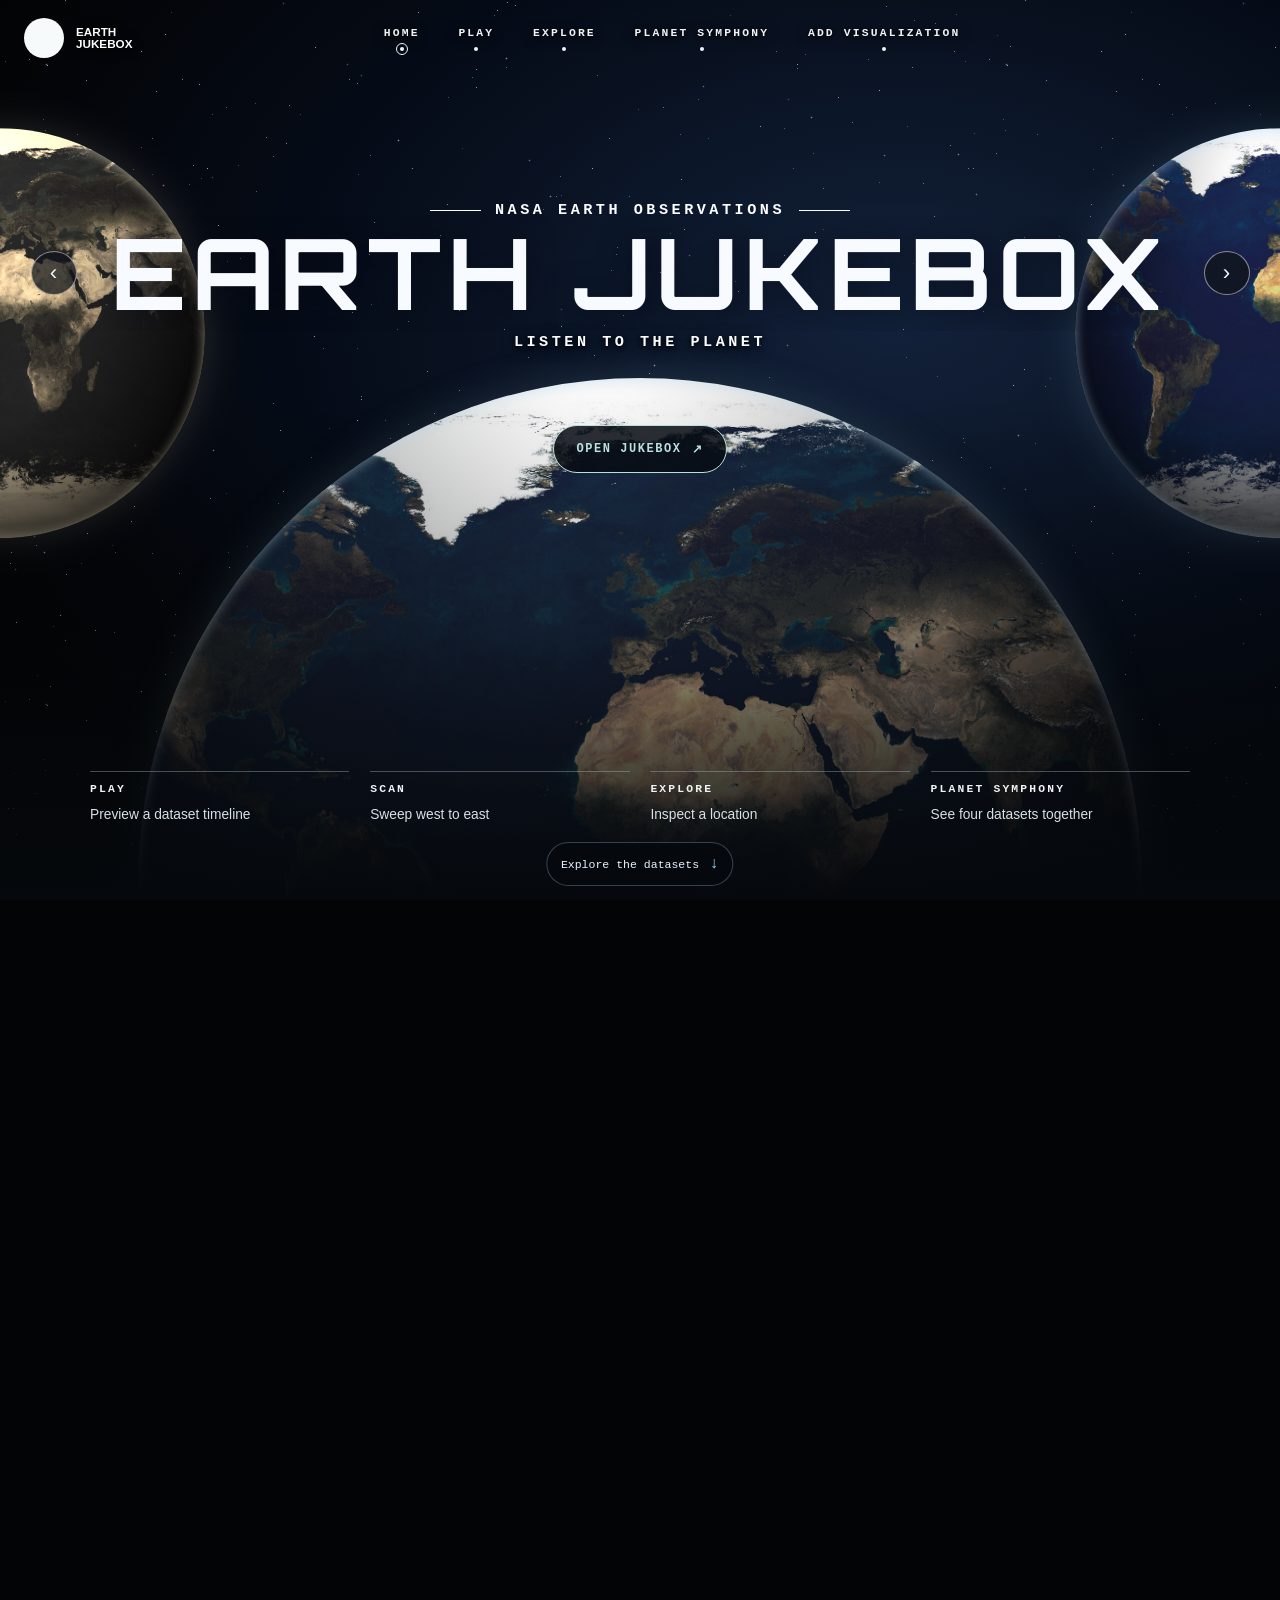
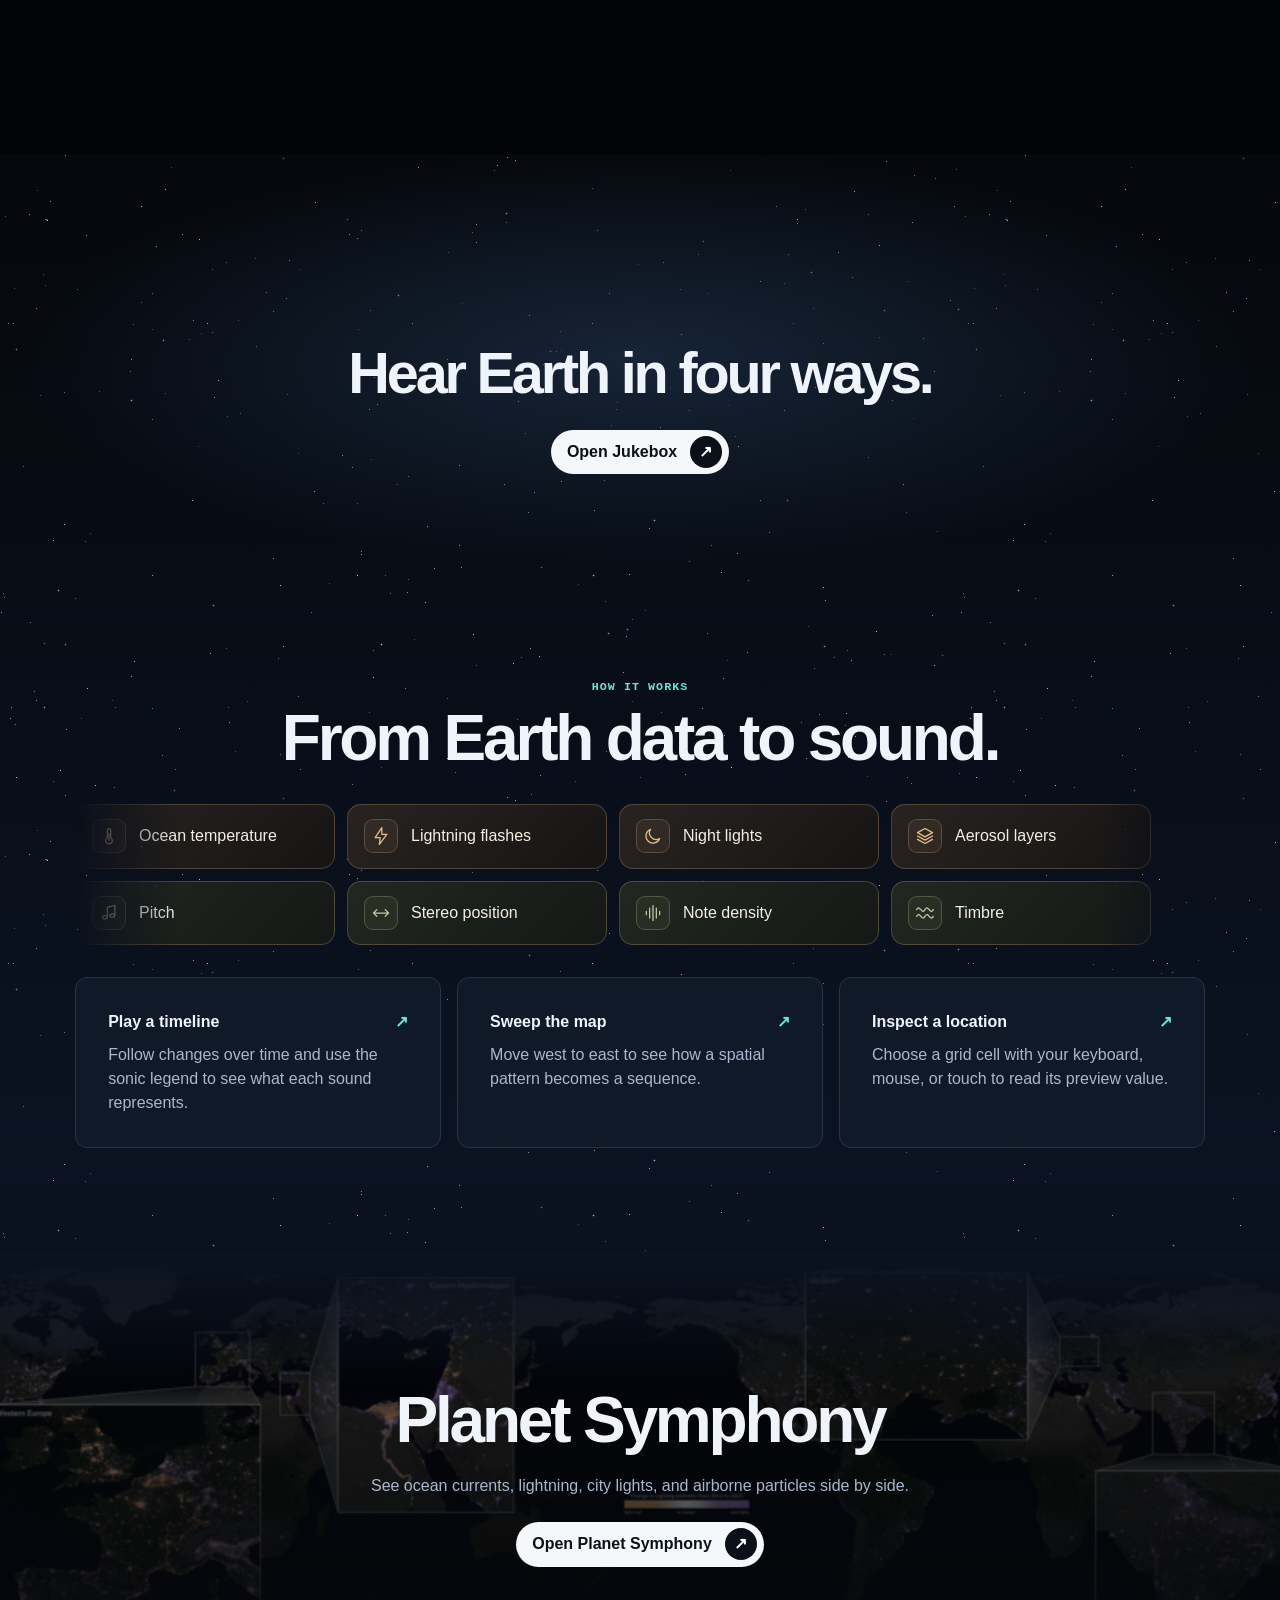
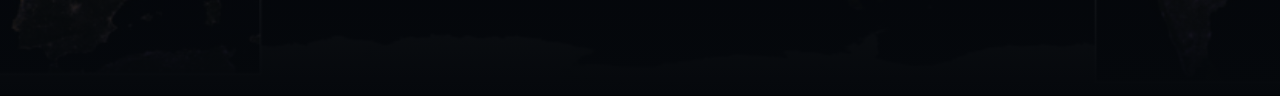
==== index.html @ abf856fb "merged and UI changes" ====
<!doctype html>
<html lang="en">
<head>
  <meta charset="utf-8">
  <meta name="viewport" content="width=device-width, initial-scale=1">
  <title>Earth Jukebox</title>
  <meta name="description" content="Explore NASA Earth visualizations through sound.">
  <link rel="preconnect" href="https://fonts.googleapis.com">
  <link rel="preconnect" href="https://fonts.gstatic.com" crossorigin>
  <link rel="stylesheet" href="https://fonts.googleapis.com/css2?family=Orbitron:wght@700&amp;display=swap">
  <link rel="stylesheet" href="css/style.css">
  <script type="module" src="js/main.js"></script>
</head>
<body class="home-active">
  <a class="skip" href="#main">Skip to content</a>
  <header class="shell header">
    <a class="brand" href="#home"><span class="brand-icon" aria-hidden="true"></span><span>EARTH<br>JUKEBOX</span></a>
    <nav id="site-navigation" aria-label="Studio views">
      <a href="#home" aria-current="page">Home</a>
      <a href="#play">Play</a>
      <a href="#explore">Explore</a>
      <a href="#symphony">Planet Symphony</a>
      <a href="add.html">Add visualization</a>
    </nav>
    <button id="menu-toggle" aria-controls="site-navigation" aria-expanded="false" aria-label="Toggle navigation">☰</button>
  </header>
  <main id="main" class="shell" tabindex="-1">
<section id="home" class="flight" aria-labelledby="hero-title">
  <div class="landing">
  <div class="starfield" aria-hidden="true"></div>
  <div class="planet planet-main" aria-hidden="true"></div>
  <div class="planet planet-left" aria-hidden="true"></div>
  <div class="planet planet-right" aria-hidden="true"></div>
  <div id="orbit-scene" aria-hidden="true"></div>
  <div class="flight-light" aria-hidden="true"></div>
  <div class="hero-copy">
    <p class="hero-kicker">NASA EARTH OBSERVATIONS</p>
    <div class="hero-heading">
      <button class="orbit-arrow" id="previous-feature" aria-label="Previous feature">‹</button>
      <h1 id="hero-title" class="hero-title"><span>EARTH</span> <span>JUKEBOX</span></h1>
      <button class="orbit-arrow" id="next-feature" aria-label="Next feature">›</button>
    </div>
    <p id="hero-subtitle">Listen to the planet</p>
    <a id="hero-action" class="hero-action" href="#play">Open Jukebox <span aria-hidden="true">↗</span></a>
  </div>
  <nav class="hero-features" aria-label="Explore Earth Jukebox">
    <a href="#play"><strong>Play</strong><span>Preview a dataset timeline</span></a>
    <a href="#scan"><strong>Scan</strong><span>Sweep west to east</span></a>
    <a href="#explore"><strong>Explore</strong><span>Inspect a location</span></a>
    <a href="#symphony"><strong>Planet Symphony</strong><span>See four datasets together</span></a>
  </nav>
  <a class="flight-cue" href="#dataset-showcase">Explore the datasets <span aria-hidden="true">↓</span></a>
  <div class="flight-progress" aria-hidden="true"></div>
  </div>
</section>

    <div id="home-details">
    <section id="dataset-showcase" class="showcase" aria-labelledby="showcase-title">
      <ul id="showcase-cards" class="showcase-cards" aria-label="NASA datasets"></ul>
      <h2 id="showcase-title" tabindex="-1">Hear Earth in four ways.</h2>
      <a class="showcase-action" href="#play">Open Jukebox <span aria-hidden="true">↗</span></a>
    </section>

    <section class="shell home-process" aria-labelledby="process-title">
      <p class="eyebrow">How it works</p>
      <h2 id="process-title">From Earth data to sound.</h2>
      <div class="sound-marquee" aria-hidden="true">
        <div class="sound-track"><div class="sound-group">
          <span><svg viewBox="0 0 24 24" aria-hidden="true"><path d="M10 14V5a2 2 0 0 1 4 0v9a4 4 0 1 1-4 0ZM12 9v8"/></svg> Ocean temperature</span><span><svg viewBox="0 0 24 24" aria-hidden="true"><path d="m13 2-8 12h6l-1 8 9-12h-6z"/></svg> Lightning flashes</span><span><svg viewBox="0 0 24 24" aria-hidden="true"><path d="M20 15A8 8 0 0 1 9 4a8.5 8.5 0 1 0 11 11Z"/></svg> Night lights</span><span><svg viewBox="0 0 24 24" aria-hidden="true"><path d="m3 8 9-5 9 5-9 5zM3 12l9 5 9-5M3 16l9 5 9-5"/></svg> Aerosol layers</span>
        </div></div>
        <div class="sound-track"><div class="sound-group">
          <span><svg viewBox="0 0 24 24" aria-hidden="true"><path d="M10 17V5l9-2v12M10 17a3 2 0 1 1-6 0 3 2 0 0 1 6 0ZM19 15a3 2 0 1 1-6 0 3 2 0 0 1 6 0Z"/></svg> Pitch</span><span><svg viewBox="0 0 24 24" aria-hidden="true"><path d="M3 12h18M7 8l-4 4 4 4m10-8 4 4-4 4"/></svg> Stereo position</span><span><svg viewBox="0 0 24 24" aria-hidden="true"><path d="M4 14v-4m4 8V6m4 15V3m4 15V6m4 8v-4"/></svg> Note density</span><span><svg viewBox="0 0 24 24" aria-hidden="true"><path d="M2 8c4-7 6 7 10 0s6 7 10 0M2 16c4-7 6 7 10 0s6 7 10 0"/></svg> Timbre</span>
        </div></div>
      </div>
      <div class="home-steps">
        <a href="#play"><strong>Play a timeline <span aria-hidden="true">↗</span></strong><p>Follow changes over time and use the sonic legend to see what each sound represents.</p></a>
        <a href="#scan"><strong>Sweep the map <span aria-hidden="true">↗</span></strong><p>Move west to east to see how a spatial pattern becomes a sequence.</p></a>
        <a href="#explore"><strong>Inspect a location <span aria-hidden="true">↗</span></strong><p>Choose a grid cell with your keyboard, mouse, or touch to read its preview value.</p></a>
      </div>
    </section>
    <section class="home-symphony" aria-labelledby="home-symphony-title">
      <div class="shell">
        <h2 id="home-symphony-title">Planet Symphony</h2>
        <p>See ocean currents, lightning, city lights, and airborne particles side by side.</p>
        <a class="showcase-action" href="#symphony">Open Planet Symphony <span aria-hidden="true">↗</span></a>
      </div>
    </section>
    </div>
    <section id="explore-console" hidden aria-labelledby="explore-title">
      <div class="explore-map">
        <div id="explore-globe"></div>
        <div class="explore-toolbar">
          <h2 id="explore-title">Explore by location</h2>
          <label>Dataset <select id="explore-dataset"></select></label>
        </div>
        <div class="explore-zoom" aria-label="Map zoom">
          <button type="button" data-globe-zoom="in" aria-label="Zoom in">+</button>
          <button type="button" data-globe-zoom="out" aria-label="Zoom out">−</button>
          <button type="button" data-globe-zoom="reset">Reset</button>
        </div>
        <p id="explore-map-status">Drag to rotate · Scroll to zoom · Select a point to hear it</p>
      </div>
      <div class="explore-metrics">
        <div><span>Valid cells</span><strong id="explore-count">—</strong></div>
        <div><span>Mean</span><strong id="explore-mean">—</strong></div>
        <div><span>Maximum</span><strong id="explore-max">—</strong></div>
        <div><span>Frame</span><strong id="explore-time">—</strong></div>
      </div>
      <div class="explore-panels">
        <section><h3>Marked locations</h3><div id="explore-pins"></div></section>
        <section><h3>Selected location</h3><p id="explore-selection">Choose a point on the globe or from the list.</p></section>
      </div>
    </section>
    <div id="jukebox" class="layout" hidden>
      <section class="play-summary" aria-labelledby="play-summary-title" hidden>
        <div class="play-heading">
        <p class="eyebrow">Earth observation · Play</p>
        <h2 id="play-summary-title">Earth visualization</h2>
        <p id="play-summary-dates" class="eyebrow"></p>
        <button id="dataset-notes" aria-haspopup="dialog" disabled>Dataset details ↗</button>
        </div>
        <p id="play-summary-description"></p>
      </section>
      <nav class="panel library" aria-labelledby="library-heading">
        <h3 id="library-heading">Dataset library</h3>
        <ul id="datasets" class="datasets"><li>Loading datasets…</li></ul>
      </nav>
      <section class="panel player" aria-labelledby="dataset-title">
        <div class="player-heading">
          <p id="dataset-dates" class="eyebrow"></p>
          <h3 id="dataset-title">Earth visualization</h3>
        </div>
        <div id="stage" class="stage">
          <video id="video" muted playsinline preload="metadata" aria-hidden="true"></video>
          <canvas id="overlay" class="overlay" width="1280" height="720" aria-label="Explore visualization"></canvas>
          <p id="player-message" class="player-message" role="status" hidden></p>
          <p class="eyes-message" aria-hidden="true">Eyes-closed mode. Press E to show the map.</p>
        </div>
        <p id="instruction" class="instruction"></p>
        <div id="player-controls" class="controls" role="group" aria-label="Dataset playback">
          <div class="transport"><button id="play-btn" class="primary" type="button">Play</button>
            <label class="timeline"><span>Timeline</span> <input id="scrub" type="range" min="0" max="100" step="0.1" value="0"></label>
            <output id="time"></output>
          </div>
          <div class="volume"><button id="mute-btn" type="button" aria-pressed="false">Mute</button>
            <label><span>Volume</span> <input id="volume" type="range" min="-40" max="0" value="-8"></label>
          </div>
          <button id="eyes-btn" type="button" aria-pressed="false">Eyes closed</button>
          <button id="record-btn" type="button" aria-pressed="false">Record track</button>
          <button id="share-btn" type="button">Copy link</button>
        </div>
        <div class="modes" role="group" aria-label="Exploration mode">
          <button data-mode="play" aria-pressed="true">Play</button>
          <button data-mode="scan" aria-pressed="false">Scan</button>
        </div>
      </section>
      <aside class="details" aria-label="Dataset information">
        <section class="panel info"><h3>About this dataset</h3><p id="description"></p></section>
        <section id="readout" class="panel info readout" aria-label="Dataset readout"><h3 id="readout-heading">Live readout</h3><div id="readout-value"></div></section>
        <section class="panel info">
          <h3>Sonic legend</h3><div id="legend-scale" hidden><div class="legend-gradient"></div><div class="legend-endpoints"><span>Colder water<br>(lower pitch)</span><span>Warmer water<br>(higher pitch)</span></div></div><ul id="legend"></ul>
          <button id="legend-button">▷ Play legend</button>
          <label class="legend-first"><input id="legend-first" type="checkbox" checked> Hear the legend before playback</label>
        </section>
        <section class="panel info">
          <h3>How we mapped it</h3><p id="mapping"></p>
          <a id="source">NASA visualization ↗</a>
        </section>
      </aside>
    </div>
    <section id="symphony" hidden aria-labelledby="symphony-title">
      <div class="symphony-heading">
        <div><p class="eyebrow">Earth observation · Mix</p><h2 id="symphony-title">Planet Symphony</h2></div>
        <a href="#play">← Back to Jukebox</a>
      </div>
      <div id="tiles" class="tiles"></div>
      <div id="symphony-controls" class="panel controls"></div>
    </section>
  </main>
  <footer class="shell footer"><span>NASA Space Apps Challenge 2026</span><a href="https://svs.gsfc.nasa.gov/">NASA Scientific Visualization Studio ↗</a></footer>
  <dialog id="play-dialog" aria-labelledby="play-dialog-title">
    <div class="dialog-heading">
      <h2 id="play-dialog-title"></h2>
      <form method="dialog"><button autofocus aria-label="Close dialog">×</button></form>
    </div>
    <div id="play-dialog-content"></div>
  </dialog>
  <div id="live" role="status" class="sr-only"></div>
</body>
</html>
---- css/style.css ----
:root {
  color-scheme: dark;
  --background: #090e18;
  --panel: #101827;
  --border: #263348;
  --text: #eff4fb;
  --muted: #a9b8ce;
  --accent: #69e5d4;
  --mono: "IBM Plex Mono", "Consolas", monospace;
}
* { box-sizing: border-box; }
[hidden] { display: none !important; }
body { margin: 0; background: radial-gradient(ellipse at 60% 0, #142339, transparent 650px), var(--background); color: var(--text); font: 16px/1.5 Inter, "Segoe UI", sans-serif; }
h1, h2, h3, h4, p { margin: 0; }
a { color: var(--accent); text-underline-offset: .2em; }
button { min-height: 44px; border: 1px solid var(--border); border-radius: 7px; padding: .5rem .85rem; background: #162236; color: var(--text); font: inherit; cursor: pointer; }
button:hover { background: #21314a; }
:focus-visible { outline: 3px solid #ffe396; outline-offset: 3px; }
.sr-only, .skip:not(:focus) { position: absolute; width: 1px; height: 1px; overflow: hidden; clip-path: inset(50%); white-space: nowrap; }
.skip:focus { position: absolute; z-index: 2; top: .5rem; left: .5rem; padding: .75rem; background: var(--panel); }
.shell { width: min(1536px, 100% - 3rem); margin-inline: auto; }
.header, .footer { display: flex; justify-content: space-between; align-items: center; flex-wrap: wrap; gap: .75rem; padding-block: 1rem; }
.header { border-bottom: 1px solid var(--border); }
.header nav, .brand { display: flex; align-items: center; gap: .5rem; }
.brand { gap: .75rem; }
.brand-icon { display: grid; place-items: center; width: 38px; height: 38px; color: var(--accent); border: 1px solid var(--border); background: var(--panel); border-radius: 50%; }
.brand h1 { font-size: 1.15rem; letter-spacing: -.025em; }
.header button { background: transparent; border-color: transparent; }
.header button[aria-current] { background: var(--panel); border-color: var(--border); box-shadow: inset 0 -2px var(--accent); }
.intro { padding-block: clamp(1.7rem, 4vw, 3.6rem) 1.8rem; }
.eyebrow { color: var(--accent); font: 600 .73rem/1.5 var(--mono); letter-spacing: .09em; text-transform: uppercase; }
.intro h2 { font-size: clamp(2.2rem, 6vw, 4.2rem); line-height: 1.06; letter-spacing: -.07em; margin-block: .35rem .5rem; }
.intro > p:last-child, .footer { color: var(--muted); }
.layout { display: grid; grid-template-columns: minmax(185px, .95fr) minmax(0, 2.9fr) minmax(220px, 1.05fr); align-items: start; gap: 1rem; }
.panel { min-width: 0; background: var(--panel); border: 1px solid var(--border); border-radius: 12px; }
.library, .player, .info { padding: 1rem; }
.library h3 { font-size: .95rem; margin-bottom: .9rem; }
.datasets { display: grid; list-style: none; margin: 0; padding: 0; gap: .5rem; }
.datasets button { display: flex; gap: .6rem; width: 100%; text-align: left; padding: .7rem; background: #0c1422; }
.datasets button:hover { background: #18253a; }
.datasets button[aria-current="true"] { border-color: var(--track); box-shadow: inset 3px 0 var(--track); background: #18263a; }
.track-copy { display: grid; gap: .28rem; }
.track-copy strong { font-size: .9rem; line-height: 1.3; }
.track-copy small { color: var(--track); font: .7rem var(--mono); }
.track-copy > span { color: var(--muted); font-size: .75rem; line-height: 1.4; }
.track-dot { flex: none; width: .48rem; height: .48rem; margin-top: .32rem; border: 1px solid var(--track); border-radius: 50%; }
[aria-current="true"] .track-dot { background: var(--track); }
.player-heading { margin-bottom: .85rem; }
.player-heading h3 { margin-top: .2rem; font-size: clamp(1.3rem, 2.3vw, 2.05rem); line-height: 1.16; letter-spacing: -.04em; }
.stage { position: relative; display: grid; aspect-ratio: 16 / 9; overflow: hidden; border-radius: 8px; border: 1px solid var(--border); background: repeating-linear-gradient(90deg, transparent 0 9.8%, #26334855 10%), repeating-linear-gradient(0deg, #0b142326 0 9.8%, #26334855 10%), #080f1b; }
.stage > video, .stage > .media, .media img, .media video { position: absolute; inset: 0; width: 100%; height: 100%; }
.stage > video, .media img, .media video { object-fit: contain; background: #060911; }
.media-state { position: absolute; top: .65rem; left: .65rem; padding: .35rem .55rem; border: 1px solid #617187; border-radius: 5px; background: #09121ef2; font: .72rem var(--mono); }
.exploring { cursor: crosshair; }
.scan-line, .cursor { position: absolute; pointer-events: none; z-index: 1; }
.scan-line { inset-block: 0; left: 0; width: 2px; background: var(--accent); box-shadow: 0 0 14px 3px var(--accent); }
.cursor { width: max(18px, 3.125%); height: max(18px, 6.25%); transform: translate(-50%, -50%); border: 2px solid white; box-shadow: 0 0 0 2px #080f1b; }
.cursor.hotspot { border: 3px double #ffe396; background: #ffe39640; }
.instruction { padding-block: .7rem; color: var(--muted); font-size: .85rem; }
.controls { display: flex; align-items: center; flex-wrap: wrap; gap: .8rem 1rem; }
.transport, .volume { display: flex; align-items: center; gap: .65rem; flex-wrap: wrap; }
.transport { flex: 1 1 300px; }
.timeline { flex: 1 1 95px; display: grid; }
.controls label { color: var(--muted); font-size: .75rem; }
.controls input { width: 100%; min-height: 28px; margin: 0; accent-color: var(--accent); }
.volume label { display: flex; align-items: center; gap: .5rem; }
.volume input { width: 75px; }
.controls output { font: .72rem var(--mono); color: var(--muted); white-space: nowrap; }
.primary { background: var(--accent); color: #0a1320; border-color: var(--accent); font-weight: 700; }
.primary:hover { background: var(--text); }
.modes { display: flex; gap: .4rem; margin-top: .85rem; padding-top: .85rem; border-top: 1px solid var(--border); }
.modes button { flex: 1; }
.modes button[aria-pressed="true"] { border-color: var(--accent); box-shadow: inset 0 -2px var(--accent); color: var(--accent); }
.details { display: grid; gap: .65rem; }
.info h3 { margin-bottom: .35rem; font-size: .93rem; }
.info p, .info li, .info a { font-size: .85rem; }
.info p:not(.eyebrow), .info li { color: var(--muted); }
.info ul { display: grid; gap: .45rem; list-style: none; padding: 0; margin: .55rem 0 .8rem; }
.info li { padding-left: .65rem; border-left: 2px solid var(--accent); }
.info li strong { display: block; color: var(--text); }
.info a { display: inline-block; margin-top: .55rem; }
.info button { font-size: .8rem; }
#legend-preview { margin-top: .5rem; }
.readout { background: #131f30; }
.readout .eyebrow { font-size: .66rem; }
.measurement { display: block; margin-block: .23rem; font: 600 clamp(1.2rem, 2vw, 1.75rem) var(--mono); overflow-wrap: anywhere; }
.footer { border-top: 1px solid var(--border); margin-top: 2rem; font-size: .8rem; }
.symphony-heading { display: flex; align-items: center; justify-content: space-between; gap: .6rem; flex-wrap: wrap; margin-bottom: .8rem; }
.symphony-heading h3 { font-size: 1.5rem; }
.tiles { display: grid; grid-template-columns: repeat(2, minmax(0, 1fr)); gap: 1rem; }
.tile { padding: .7rem; border-bottom: 2px solid var(--track); }
.tile-copy { padding: .5rem .25rem .2rem; }
.tile-copy p { color: var(--track); font-size: .8rem; }
#symphony-controls { margin-top: 1rem; padding: 1rem; }
@media (max-width: 1000px) {
  .layout { grid-template-columns: minmax(0, 2fr) minmax(225px, 1fr); }
  .library { grid-column: 1 / -1; }
  .datasets { grid-template-columns: repeat(4, minmax(0, 1fr)); }
  .datasets button { height: 100%; }
}
@media (max-width: 720px) {
  .shell { width: calc(100% - 1.5rem); }
  .layout, .tiles { grid-template-columns: minmax(0, 1fr); }
  .datasets { grid-template-columns: repeat(2, minmax(0, 1fr)); }
  .stage:not(:has(> #overlay)) { min-height: 200px; }
  .details .readout { order: -1; }
}
@media (prefers-reduced-motion: reduce) {
  *, *::before, *::after { animation: none !important; transition: none !important; }
}

/* Landing and shared navigation */
.header { position: relative; z-index: 3; min-height: 76px; }
.header .brand { text-decoration: none; color: #fff; font: 800 .73rem/1.04 "Segoe UI", sans-serif; }
.header .brand-icon { width: 40px; height: 40px; background: #f7fafb; border: 0; }
.header nav { gap: clamp(.35rem, 2.4vw, 2.1rem); }
.header nav a, .hero-features strong { color: #f0f2f5; text-decoration: none; text-transform: uppercase; font: 600 .71rem/1.35 var(--mono); letter-spacing: .19em; }
.header nav a:hover { color: var(--accent); }
.header nav a { display: grid; justify-items: center; gap: .4rem; padding: .55rem .25rem; }
.header nav a::after { content: ""; width: 4px; height: 4px; border-radius: 50%; background: currentColor; }
.header nav a[aria-current]::after { outline: 1px solid currentColor; outline-offset: 3px; }
#menu-toggle { background: transparent; border: 0; font-size: 1.2rem; }
.home-active { background: #030405; }
.home-active .header {
  position: absolute;
  inset: 0 0 auto;
  background: transparent;
  border: 0;
  text-shadow: 0 1px 5px #000, 0 2px 12px #000;
}
.home-active .landing { min-height: max(610px, 100svh); }
.home-active .hero-copy { padding-top: calc(clamp(6.5rem, 18vh, 13rem) + 38px); }
.home-active #main { width: 100%; }
.home-active .footer { display: none; }
.landing { --orbit-accent: #b9e0dc; position: relative; display: grid; isolation: isolate; overflow: hidden; min-height: max(600px, calc(100svh - 76px)); align-content: start; }
.starfield, #orbit-scene { position: absolute; inset: 0; pointer-events: none; }
.starfield { z-index: -4; opacity: .5; background-image: radial-gradient(circle at 32% 23%, #b7cbd9 0 1px, transparent 1.5px), radial-gradient(circle at 66% 70%, #788b9f 0 .7px, transparent 1.4px), radial-gradient(circle at 82% 39%, #fff 0 .7px, transparent 1.2px); background-size: 197px 229px, 273px 173px, 387px 337px; mask-image: linear-gradient(transparent, #000 25%, #000); }
#orbit-scene { z-index: -2; }
#orbit-scene canvas { display: block; width: 100%; height: 100%; }
.landing::after { content: ""; position: absolute; z-index: -1; inset: 0; background: linear-gradient(transparent 44%, #03040542 66%, #05080c 100%); pointer-events: none; }
.planet { position: absolute; z-index: -3; border-radius: 50%; aspect-ratio: 1; pointer-events: none; background: radial-gradient(ellipse at 46% 17%, transparent 10%, #05090d48 45%, #020305 85%), url("../media/earth.jpg") 48% 38% / 165% 100%; box-shadow: inset 0 2px 12px #c1dfef88, 0 0 42px #779baa36; }
.landing:has(#orbit-scene.rendering) .planet { visibility: hidden; }
.planet-main { width: min(calc(74vw + 56px), 1240px); left: 50%; top: 42%; transform: translateX(-50%); }
.planet-left, .planet-right { width: min(32vw, 468px); top: 37%; transform: translateY(-50%); }
.planet-left { right: 84%; filter: sepia(.72); }
.planet-right { left: 84%; filter: saturate(1.45) hue-rotate(9deg); }
.hero-copy { text-align: center; padding: clamp(6.5rem, 18vh, 13rem) 1rem 8rem; }
.hero-kicker, #hero-subtitle { color: #fbfcff; text-transform: uppercase; letter-spacing: .23em; font: 600 clamp(.68rem, 1.6vw, .95rem)/1.4 var(--mono); }
.hero-kicker { display: flex; align-items: center; justify-content: center; gap: .85rem; }
.hero-kicker::before, .hero-kicker::after { content: ""; width: clamp(15px, 4vw, 68px); height: 1px; background: currentColor; }
.hero-heading { display: flex; justify-content: center; align-items: center; gap: clamp(.45rem, 2.7vw, 2.5rem); margin: .25rem 0; }
.hero-title {
  min-width: 0;
  color: #f7faff;
  font: 700 clamp(2rem, 7.7vw, 9rem)/.97 Orbitron, system-ui, sans-serif;
  letter-spacing: .06em;
  text-wrap: balance;
  text-shadow: 0 4px 30px #080b17aa;
}
.orbit-arrow { flex: none; display: grid; place-items: center; width: clamp(36px, 4vw, 46px); min-height: 44px; padding: 0; border-radius: 50%; font-size: 1.4rem; border-color: #ffffff80; background: #10151ac0; }
#hero-subtitle { margin-top: .7rem; text-shadow: 0 2px 15px #000, 0 2px 4px #000; }
.hero-action { display: inline-flex; min-height: 48px; align-items: center; gap: .65rem; margin-top: clamp(2.5rem, 8vh, 5.8rem); padding: .65rem 1.4rem; border-radius: 40px; border: 1px solid var(--orbit-accent); background: #080c13d9; color: var(--orbit-accent); text-decoration: none; text-transform: uppercase; font: 600 .75rem var(--mono); letter-spacing: .13em; transition: background .2s, color .2s; }
.hero-action:hover { background: var(--orbit-accent); color: #080c13; }
.hero-features { display: grid; grid-template-columns: repeat(4, minmax(0, 1fr)); gap: 1.3rem; width: min(1100px, 100% - 3rem); margin: auto auto 4rem; align-self: end; }
.hero-features a { display: grid; gap: .45rem; padding: .65rem 0; text-decoration: none; color: #d7e0e7; font-size: .86rem; border-top: 1px solid #aabac263; }
.hero-features a:hover strong { color: var(--orbit-accent); }
@media (min-width: 761px) {
  #menu-toggle { visibility: hidden; }
  .landing { grid-template-rows: 1fr auto; }
}
@media (max-width: 760px) {
  .header nav { display: none; }
  #site-navigation:has(+ #menu-toggle[aria-expanded="true"]) { display: grid; position: absolute; top: 100%; right: 0; padding: .75rem 1rem; background: transparent; }
  .landing { grid-template-rows: 1fr auto; min-height: max(610px, calc(100svh - 76px)); }
  .hero-copy { padding-bottom: 4rem; }
  .hero-features { grid-template-columns: repeat(2, minmax(0, 1fr)); gap: .55rem 1rem; }
  .hero-heading { gap: .5rem; }
}

/* Dataset cards below the home hero */
.showcase {
  padding: clamp(4rem, 9vw, 8rem) 1.25rem clamp(4rem, 8vw, 7rem);
  text-align: center;
  background: radial-gradient(ellipse at 50% 62%, #162538, transparent 69%), #05080c;
}
.showcase-cards {
  --card-size: clamp(130px, 21vw, 255px);
  display: flex;
  justify-content: center;
  align-items: end;
  list-style: none;
  padding: 1.5rem 0 2rem;
  margin: 0 auto 1rem;
}
.showcase-cards li { width: var(--card-size); flex: none; position: relative; }
.showcase-cards li + li { margin-left: calc(var(--card-size) * -.15); }
.showcase-cards li:nth-child(1) { --tilt: -15deg; --drop: 22px; }
.showcase-cards li:nth-child(2) { --tilt: -6deg; --drop: 0px; z-index: 1; }
.showcase-cards li:nth-child(3) { --tilt: 6deg; --drop: 0px; z-index: 1; }
.showcase-cards li:nth-child(4) { --tilt: 15deg; --drop: 22px; }
.showcase-cards a {
  position: relative;
  display: grid;
  align-items: end;
  aspect-ratio: 1;
  overflow: hidden;
  border-radius: clamp(12px, 2vw, 23px);
  border: 1px solid var(--card-accent);
  background: #122235;
  color: white;
  text-decoration: none;
  text-align: left;
  transform: translateY(var(--drop, 0px)) rotate(var(--tilt, 0deg));
  transition: transform .32s ease, box-shadow .32s ease;
  box-shadow: 0 12px 32px #0009;
}
.showcase-cards img { position: absolute; inset: 0; width: 100%; height: 100%; object-fit: cover; }
.showcase-cards strong {
  z-index: 1;
  padding: 2.25rem .85rem .85rem;
  background: linear-gradient(transparent, #060910 82%);
  font-size: clamp(.78rem, 1.4vw, 1rem);
  line-height: 1.2;
}
.showcase-cards li:is(:hover, :focus-within) { z-index: 2; }
.showcase-cards a:is(:hover, :focus-visible) { transform: translateY(-10px); box-shadow: 0 12px 34px #000c; }
.showcase h2 { font-size: clamp(2rem, 5vw, 3.6rem); letter-spacing: -.055em; line-height: 1.1; }
.showcase-action {
  display: inline-flex;
  align-items: center;
  gap: .8rem;
  margin-top: 1.5rem;
  padding: .4rem .45rem .4rem 1rem;
  border-radius: 99px;
  background: #f4f8fa;
  color: #0b1018;
  text-decoration: none;
  font-weight: 700;
}
.showcase-action span { display: grid; place-items: center; border-radius: 50%; width: 32px; height: 32px; color: white; background: #0b1018; }
@media (max-width: 580px) {
  .showcase-cards { display: grid; grid-template-columns: repeat(2, minmax(0, 1fr)); gap: .8rem; max-width: 360px; }
  .showcase-cards li { width: auto; }
  .showcase-cards li + li { margin: 0; }
  .showcase-cards a { transform: none; }
}

@media (prefers-reduced-motion: no-preference) {
  .landing .planet-main {
    transform-origin: 50% 3%;
    transform: translate(-50%, calc(var(--surface-progress, 0) * -32vh))
      scale(calc(1 + var(--surface-progress, 0) * 2));
    background-position: calc(48% + var(--surface-progress, 0) * 28%) 38%;
  }
  .landing .hero-copy {
    opacity: calc(1 - var(--surface-progress, 0) * .85);
    transform: translateY(calc(var(--surface-progress, 0) * 8vh));
  }
  .landing .hero-copy:focus-within { opacity: 1; }
}

.flight-cue {
  position: absolute;
  z-index: 1;
  bottom: .85rem;
  left: 50%;
  transform: translateX(-50%);
  display: inline-flex;
  align-items: center;
  gap: .65rem;
  min-height: 44px;
  padding: .45rem .85rem;
  border: 1px solid #8cbedb55;
  border-radius: 99px;
  background: #05080c;
  color: #e7f4ff;
  text-decoration: none;
  white-space: nowrap;
  font: .72rem var(--mono);
}
.flight-cue span { color: #8edaff; font-size: 1rem; }
.flight-cue:hover { border-color: #8edaff; }
.flight-light, .flight-progress { display: none; }
@media (prefers-reduced-motion: no-preference) {
  .flight { min-height: calc(max(610px, 100svh) + 95svh); }
  .flight .landing { position: sticky; top: 0; }
  .flight #orbit-scene, .flight .planet-main { opacity: calc(1 - var(--flight-exit, 0)); }
  .flight .planet-main {
    transform: translate(-50%, calc(var(--surface-progress, 0) * -89vh))
      scale(calc(1 + var(--surface-progress, 0) * 4));
    background-position: calc(48% + var(--surface-progress, 0) * 40%) 38%;
  }
  .flight .planet-left, .flight .planet-right { opacity: calc(1 - var(--flight-sides, 0)); }
  .flight .hero-copy, .flight .hero-features, .flight .flight-cue {
    opacity: calc(1 - var(--flight-copy, 0));
  }
  .flight :is(.hero-copy, .hero-features):focus-within, .flight .flight-cue:focus-visible { opacity: 1; }
  .flight .hero-copy { transform: translateY(calc(var(--flight-copy, 0) * -3rem)); }
  .flight .starfield { transform: scale(calc(1 + var(--surface-progress, 0) * .28)); }
  .flight-light {
    display: block;
    position: absolute;
    pointer-events: none;
    inset: 0;
    z-index: -1;
    opacity: calc(var(--flight-sides, 0) * (1 - var(--flight-exit, 0)) * .52);
    background: radial-gradient(ellipse at 15% 44%, #94d9ff70, transparent 55%),
      linear-gradient(180deg, transparent 55%, #05080c);
    mix-blend-mode: screen;
  }
  .flight-progress {
    display: block;
    position: absolute;
    inset: auto 0 0;
    height: 2px;
    background: linear-gradient(90deg, #49a6ed, #b4f0df);
    opacity: calc(1 - var(--flight-exit, 0));
    transform: scaleX(var(--surface-progress, 0));
    transform-origin: left;
  }
  .showcase-cards li { --arrival-stagger: .1; transform: translateY(calc((1 - var(--arrival, 1)) * (1 + var(--arrival-stagger)) * 4rem)); }
  .showcase-cards li:nth-child(2), .showcase-cards li:nth-child(4) { --arrival-stagger: .55; }
  .showcase-cards:focus-within li { transform: none; }
}

.flight .starfield {
  opacity: .85;
  mask-image: none;
  background: url("../media/starfield.png") center top / 960px 640px repeat,
    radial-gradient(ellipse at 70% 35%, #162845 0%, #070e1c 47%, #030405 80%);
}
#home-details {
  background: url("../media/starfield.png") center top / 960px 640px repeat,
    linear-gradient(#05080c, #0b1322 65%, #05080c);
}
#home-details .showcase {
  background: radial-gradient(ellipse at 50% 48%, #2339568c, transparent 68%);
}
.home-process { padding-block: clamp(3rem, 8vw, 7rem); }
.home-process h2, .home-symphony h2 {
  font-size: clamp(2rem, 5vw, 4rem);
  line-height: 1.05;
  letter-spacing: -.05em;
  margin-block: .5rem 1.25rem;
}
.home-steps { display: grid; grid-template-columns: repeat(3, minmax(0, 1fr)); gap: 1rem; }
.home-steps a {
  padding: clamp(1rem, 2.5vw, 2rem);
  border: 1px solid var(--border);
  border-radius: 12px;
  background: #101a29f5;
  color: var(--text);
  text-decoration: none;
  transition: border-color .2s, background .2s;
}
.home-steps a:hover { border-color: var(--accent); background: #17283d; }
.home-steps strong { display: flex; justify-content: space-between; gap: .65rem; }
.home-steps span { color: var(--accent); }
.home-steps p, .home-symphony p { color: var(--muted); margin-top: .55rem; }
.home-symphony {
  padding-block: clamp(4rem, 10vw, 9rem);
  text-align: center;
  background: linear-gradient(0deg, #05080c, #05080c80 70%, #0b1322),
    url("../media/nightlights.jpg") center / cover;
}
@media (max-width: 700px) {
  .home-steps { grid-template-columns: 1fr; }
}

.home-process {
  overflow: hidden;
  padding-inline: clamp(1rem, 4vw, 4rem);
}
.home-process > :is(h2, .eyebrow) { text-align: center; }
.sound-marquee {
  overflow: hidden;
  display: grid;
  gap: .75rem;
  margin: 2rem 0;
  mask-image: linear-gradient(90deg, transparent, #000 9% 91%, transparent);
}
.sound-track { display: flex; width: max-content; }
.sound-group { display: flex; gap: .75rem; padding-inline-end: .75rem; }
.sound-group span {
  display: flex;
  align-items: center;
  gap: .8rem;
  width: clamp(170px, 23vw, 260px);
  padding: .9rem 1rem;
  border: 1px solid #c9a77b48;
  border-radius: 14px;
  background: linear-gradient(135deg, #28231f, #161414);
  color: #f4eee5;
}
.sound-group svg {
  width: 34px;
  height: 34px;
  flex: none;
  padding: 6px;
  border: 1px solid #c9a77b48;
  border-radius: 9px;
  background: #ddb78912;
  fill: none;
  stroke: #e3bd8e;
  stroke-width: 1.5;
  stroke-linecap: round;
  stroke-linejoin: round;
}
.sound-track:nth-child(2) .sound-group span { background: linear-gradient(135deg, #222720, #151815); }
@media (prefers-reduced-motion: no-preference) {
  .sound-track { animation: sound-loop 27s linear infinite; }
  .sound-track:nth-child(2) { animation-direction: reverse; animation-duration: 34s; }
  .home-process:is(:hover, :focus-within) .sound-track { animation-play-state: paused; }
}
.sound-track:nth-child(2) svg { stroke: #c1cba5; border-color: #aab78450; background: #aab78412; }
@keyframes sound-loop { to { transform: translateX(-50%); } }
@media (prefers-reduced-motion: reduce) {
  .sound-marquee { mask-image: none; }
  .sound-track { width: 100%; }
  .sound-group { flex-wrap: wrap; padding: 0; }
  .sound-group span { width: auto; }
  .sound-group + .sound-group { display: none; }
}

/* Carry the landing page's visual language into the dataset player. */
.jukebox-active {
  min-height: 100svh;
  background:
    url("../media/starfield.png") center top / 960px 640px repeat,
    radial-gradient(ellipse at 70% 18%, #162845, transparent 62%),
    #030405;
}
.jukebox-active .header {
  border-color: transparent;
  background: transparent;
  text-shadow: 0 1px 5px #000, 0 2px 12px #000;
}
.jukebox-active .intro {
  text-align: center;
  padding-block: clamp(2.2rem, 6vw, 5rem) clamp(1.5rem, 4vw, 3rem);
}
.jukebox-active .intro .eyebrow {
  display: flex;
  align-items: center;
  justify-content: center;
  gap: .85rem;
  letter-spacing: .23em;
}
.jukebox-active .intro .eyebrow::before,
.jukebox-active .intro .eyebrow::after {
  content: "";
  width: clamp(15px, 4vw, 68px);
  height: 1px;
  background: currentColor;
}
.jukebox-active .intro h2 {
  color: #f7faff;
  font-size: clamp(2.35rem, 6.5vw, 6.2rem);
  font-weight: 900;
  text-transform: uppercase;
  text-wrap: balance;
  text-shadow: 0 4px 30px #080b17aa;
}
.jukebox-active .panel {
  background: linear-gradient(145deg, #101b2bf5, #080d16f5);
  border-color: #8cbedb38;
}
.jukebox-active .player {
  border-top-color: var(--accent);
  box-shadow: 0 -10px 48px -24px var(--accent), 0 16px 45px #0008;
}
.jukebox-active .primary {
  background: #080c13;
  color: var(--accent);
  border-radius: 99px;
}
.jukebox-active .primary:hover { background: var(--accent); color: #080c13; }

/* Play console */
.play-console {
  --muted: #aeb5bf;
  --console-edge: #272b31;
  --focus: #b8e2eb;
  background: linear-gradient(#0506089c, #050608b8), url("../media/starfield.png") center top / 960px 640px repeat,
    radial-gradient(ellipse at 50% 12%, #171a21, #060709 70%);
}
.play-console main.shell, .play-console .footer { width: min(1680px, calc(100% - clamp(1rem, 3vw, 3rem))); }
.play-console .header { border-color: transparent; text-shadow: 0 1px 5px #000, 0 2px 12px #000; }
.play-console #jukebox {
  grid-template-columns: minmax(0, 21fr) minmax(0, 25fr) minmax(0, 19fr) minmax(0, 14fr) minmax(0, 21fr);
  grid-template-areas: "summary player player player library" "summary notes notes notes notes";
  gap: clamp(.85rem, 2vw, 2rem);
  align-items: stretch;
}
.play-console #jukebox :is(.panel, .play-summary) {
  min-width: 0;
  padding: clamp(.85rem, 1.75vw, 1.65rem);
  border: 0;
  border-radius: 0;
  background: transparent;
}
.play-console #jukebox .play-summary { grid-area: summary; }
.play-summary h2 {
  margin-block: .9rem;
  font-size: clamp(1.65rem, 3.25vw, 3.6rem);
  line-height: 1.03;
  font-weight: 500;
  letter-spacing: -.055em;
  overflow-wrap: anywhere;
}
#play-summary-description { margin-top: 1rem; color: var(--muted); }
.play-console .library { grid-area: library; }
.play-console .datasets { grid-template-columns: minmax(0, 1fr); gap: 0; }
.play-console .datasets li { border-top: 1px solid var(--console-edge); }
.play-console .datasets button { border: 0; border-radius: 0; background: transparent; padding: .65rem .5rem; }
.play-console .datasets button:hover { background: #191d23; }
.play-console .datasets button[aria-current="true"] { background: #1a2026; box-shadow: inset 2px 0 #b8e2eb; }
.play-console .track-copy small { color: var(--muted); }
.play-console .track-copy > span { display: none; }
.play-console #jukebox .player { grid-area: player; padding: 0; box-shadow: none; }
.play-console .player-heading { position: absolute; width: 1px; height: 1px; overflow: hidden; clip-path: inset(50%); }
.play-console .stage { border: 0; border-radius: 3px; min-height: 0; }
.play-console .instruction { padding: .55rem .85rem; font-size: .76rem; }
.play-console .controls { gap: .55rem; padding: .65rem .85rem; border-block: 1px solid var(--console-edge); }
.play-console .controls button, .play-console .modes button { font-size: .8rem; }
.play-console .primary { border-color: #b8e2eb; color: #b8e2eb; }
.play-console .primary:hover { background: #b8e2eb; color: #0a0d11; }
.play-console .modes { margin: 0; padding: .5rem .85rem; border: 0; }
.play-console .details {
  grid-area: notes;
  grid-template-columns: minmax(0, 1fr) minmax(0, 1.12fr) minmax(0, 1fr);
  grid-template-areas: "legend mapping readout";
  gap: .85rem;
}
.play-console #jukebox .details > .info {
  min-height: 180px;
  border: 1px solid #30353c;
  border-radius: 16px;
  background: radial-gradient(ellipse at top right, #ffffff08, transparent 64%), #101215;
  box-shadow: inset 0 1px #ffffff09, 0 8px 20px #0003;
}
.play-console .details h3 { color: #e3e7e9; }
.play-console .details .measurement { color: #f1f4f2; }
@media (max-width: 700px) {
  .play-console .details {
    grid-template-columns: minmax(0, 1fr);
    grid-template-areas: "legend" "mapping" "readout";
  }
  .play-console #jukebox .details > .info { min-height: 0; }
}
.play-console .details > :first-child { display: none; }
.play-console #jukebox .readout { grid-area: readout; order: 0; }
.play-console .details > :nth-child(3) { grid-area: legend; }
.play-console .details > :nth-child(4) { grid-area: mapping; }
.play-console .measurement { color: #b8e2eb; font-size: clamp(1.45rem, 3vw, 2.6rem); }
@media (max-width: 900px) {
  .play-console #jukebox {
    grid-template-columns: repeat(2, minmax(0, 1fr));
    grid-template-areas: "summary summary" "player player" "library library" "notes notes";
  }
}
@media (max-width: 600px) {
  .play-console #jukebox {
    grid-template-columns: minmax(0, 1fr);
    grid-template-areas: "summary" "player" "library" "notes";
  }
}
.play-console #jukebox .player { display: flex; flex-direction: column; }
.play-console #jukebox .stage { order: 0; }
.play-console #jukebox .controls { order: 1; }
.play-console #jukebox .instruction { order: 2; }
.play-console #jukebox .modes { order: 3; }

.play-console .controls button:not(.primary),
.play-console .modes button,
.play-console .info button {
  background: #14171b;
  border-color: #30353c;
}
.play-console :is(.controls, .modes, .info) button:hover { border-color: #89949d; }
.play-console .modes button[aria-pressed="true"] {
  color: #b8e2eb;
  border-color: #657981;
  box-shadow: inset 0 -1px #b8e2eb;
}
.play-console .media-state { background: #101216f2; border-color: #555d67; }



#dataset-notes { margin-top: 1.25rem; background: transparent; font-size: .82rem; }
#dataset-notes:hover { border-color: var(--focus); }
#play-dialog {
  width: min(540px, calc(100% - 2rem));
  max-height: calc(100% - 2rem);
  padding: clamp(1rem, 4vw, 2rem);
  border: 1px solid #536571;
  border-radius: 16px;
  background: radial-gradient(ellipse at top right, #202b34, transparent 65%), #0b0f14;
  color: var(--text);
  box-shadow: 0 30px 100px #000b;
}
#play-dialog::backdrop { background: #020408c9; backdrop-filter: blur(6px); }
.dialog-heading { display: flex; justify-content: space-between; align-items: start; gap: 1rem; }
.dialog-heading button { background: transparent; font-size: 1.3rem; }
#play-dialog-content { display: grid; gap: .85rem; margin-top: 1rem; color: var(--muted); }
#play-dialog-content ul { margin: 0; padding: 0; list-style: none; }
#play-dialog-content li { border-top: 1px solid #303942; padding: .7rem 0; }
#play-dialog-content li strong { display: block; color: var(--text); }
@media (prefers-reduced-motion: no-preference) {
  #play-dialog[open] { animation: dialog-arrive .32s cubic-bezier(.2,.8,.25,1) both; }
  .play-console .player { animation: player-arrive .45s ease-out both; }
  .play-console .datasets button { transition: background-color .2s, box-shadow .2s; }
}
@keyframes dialog-arrive {
  from { opacity: 0; transform: translateY(14px) scale(.98); }
}
@keyframes player-arrive {
  from { opacity: 0; transform: translateY(8px); }
}

/* Quiet instrument-panel motion for the Play notes. */
@media (prefers-reduced-motion: no-preference) {
  .play-console .details > :not(:first-child) {
    position: relative;
  }
  .play-console .details > .note-visible {
    animation: play-note-arrive .68s ease-out both;
  }
  .play-console .details > :nth-child(4).note-visible { animation-delay: 90ms; }
  .play-console .details > :not(:first-child)::after {
    content: "";
    position: absolute;
    pointer-events: none;
    inset: -1px 0 auto;
    height: 1px;
    background: linear-gradient(90deg, transparent, #d9ddd6a0 45%, transparent 85%);
    opacity: 0;
    transform: scaleX(.3);
    transform-origin: left;
    transition: opacity .3s ease, transform .55s ease;
  }
  .play-console .details > :not(:first-child):is(:hover, :focus-within)::after {
    opacity: 1;
    transform: scaleX(1);
  }
  .play-console #legend li { transition: transform .25s ease; }
  .play-console #legend li:hover { transform: translateX(3px); }
}
@keyframes play-note-arrive {
  from { opacity: .35; transform: translateY(12px); }
}

@media (any-pointer: fine) {
  body, .exploring { cursor: url("../media/rocket-cursor.svg") 3 2, auto; }
  a[href], button:not(:disabled), input[type="range"] {
    cursor: url("../media/rocket-action.svg") 3 2, pointer;
  }
}

/* Eyes-closed mode: hide the picture, keep everything else */
.eyes-message { display: none; }
/* The video keeps rendering underneath (hiding it would stop the frame loop and the music);
   an opaque black cover sits on top instead. */
.eyes-closed .eyes-message {
  display: flex; position: absolute; inset: 0; z-index: 5; margin: 0; padding: 1.5rem;
  background: #000;
  align-items: center; justify-content: center; text-align: center; font-size: 1.4rem;
}
#eyes-btn[aria-pressed="true"] { outline: 2px solid var(--accent); }

/* Explore mode proof panel (built by js/explore.js) */
.probe { margin-top: 1rem; padding: 0.75rem; border: 1px solid var(--accent); border-radius: 6px; }
.probe h3 { margin-top: 0; }
.probe p { margin: 0.35rem 0; }
.probe-row { display: flex; gap: 0.6rem; align-items: center; }
.probe-swatch { width: 2rem; height: 2rem; border: 2px solid #fff; border-radius: 4px; flex: none; }
.probe-bar { position: relative; height: 0.9rem; border-radius: 3px; margin-top: 0.6rem; }
.probe-marker { position: absolute; top: -0.35rem; width: 4px; height: 1.6rem; margin-left: -2px; background: #fff; border: 1px solid #000; }
.probe-bar-ends { display: flex; justify-content: space-between; font-size: 0.85rem; color: var(--muted); }
.probe-value, .probe-note { font-variant-numeric: tabular-nums; }

.stage .overlay { position: absolute; inset: 0; width: 100%; height: 100%; touch-action: none; }
.player-message { position: absolute; inset: auto .65rem .65rem; z-index: 2; padding: .55rem .75rem; background: #090d15ee; border-radius: 6px; pointer-events: none; }
.legend-first { display: block; margin-top: .65rem; font-size: .8rem; }
#legend li.speaking, #play-dialog-content li.speaking { background: #ffffff12; }

/* Play layout follows the reference's title, stage, transport and notes rows. */
.track-number, .track-thumbnail { display: none; }
.play-console main.shell { width: min(1520px, calc(100% - clamp(2rem, 10vw, 10rem))); }
.play-console #jukebox {
  grid-template-columns: minmax(0, 2fr) minmax(0, 1fr);
  grid-template-areas: "heading description" "player library" "transport transport" "mode-switch mode-switch" "notes notes";
  gap: clamp(.85rem, 1.5vw, 1.5rem) clamp(1rem, 3vw, 3rem);
  padding-top: 1rem;
}
.play-console #jukebox .play-summary { display: contents; }
.play-heading { grid-area: heading; }
.play-summary h2 { margin: .3rem 0 .55rem; font-size: clamp(1.75rem, 3.2vw, 3.25rem); font-weight: 700; }
#play-summary-dates { display: inline-block; color: var(--text); }
.play-console #dataset-notes {
  margin: 0 0 0 .65rem;
  min-height: 32px;
  border: 0;
  border-left: 1px solid #56585d;
  border-radius: 0;
  color: var(--text);
  text-transform: uppercase;
  letter-spacing: .08em;
}
#play-summary-description {
  grid-area: description;
  align-self: center;
  border-left: 1px solid #56585d;
  padding-left: clamp(.85rem, 2vw, 2rem);
  margin: 0;
  color: var(--text);
}
.play-console #jukebox .player { display: contents; }
.play-console #jukebox .stage { grid-area: player; aspect-ratio: 16 / 9; }
.play-console #jukebox .instruction { display: none; }
.play-console #jukebox .modes { grid-area: mode-switch; max-width: 300px; }
.play-console #jukebox .library { padding: 0; }
.play-console .library h3 { font-size: clamp(1.1rem, 1.75vw, 1.6rem); }
.play-console .datasets li:last-child { border-bottom: 1px solid var(--console-edge); }
.play-console .datasets button {
  display: grid;
  grid-template-columns: 2ch minmax(0, 24%) minmax(0, 1fr) auto;
  align-items: center;
  gap: clamp(.5rem, 1.2vw, 1.2rem);
  padding: .65rem .85rem;
}
.play-console .datasets button::after { content: ""; border-block: 7px solid transparent; border-left: 11px solid currentColor; }
.play-console .track-dot { display: none; }
.play-console .track-number { display: block; font: .8rem var(--mono); }
.play-console .track-thumbnail { display: block; width: 100%; aspect-ratio: 1.55; object-fit: cover; border-radius: 5px; background: #10151c; }
.play-console .track-copy strong { font-size: clamp(.85rem, 1.2vw, 1.1rem); }
.play-console .track-copy small { text-transform: uppercase; }
.play-console #jukebox .controls {
  grid-area: transport;
  padding: .1rem .35rem .8rem;
  border: 0;
  border-bottom: 1px solid #56585d;
  gap: clamp(.4rem, 2vw, 2rem);
}
.play-console .transport { flex-wrap: nowrap; }
.play-console .controls label > span { position: absolute; width: 1px; height: 1px; overflow: hidden; clip-path: inset(50%); }
.play-console .controls .volume { padding-inline: clamp(.4rem, 1.5vw, 1.5rem); border-inline: 1px solid #56585d; }
.play-console .controls button:not(.primary) { background: transparent; border-color: transparent; }
.play-console #play-btn {
  width: 52px;
  height: 52px;
  padding: 0;
  position: relative;
  flex: none;
  color: transparent;
  border: 0;
  background: #f2f2f4;
}
.play-console #play-btn::before { content: ""; position: absolute; inset: 50% auto auto 53%; transform: translate(-50%, -50%); border-block: 10px solid transparent; border-left: 15px solid #101114; }
.play-console #play-btn[data-playing="true"]::before { width: 13px; height: 18px; inset-inline-start: 50%; border-block: 0; border-inline: 4px solid #101114; }
.play-console .details { grid-template-columns: minmax(0, 2fr) minmax(0, 3fr); grid-template-areas: "legend mapping" "readout readout"; gap: 1rem; }
.play-console #jukebox .details > .info { border: 0; border-radius: 0; min-height: 0; background: transparent; box-shadow: none; padding: 0 .7rem; }
.play-console #jukebox .details > :nth-child(4) { border-left: 1px solid #56585d; padding-left: clamp(1rem, 3vw, 3rem); }
.play-console #jukebox .readout { border-top: 1px solid var(--console-edge); padding-block: 1rem; }
.play-console .details h3 { font-size: clamp(1.15rem, 1.7vw, 1.55rem); }
.play-console .details p { font-size: .97rem; }
#legend-scale { display: none; }
.play-console #legend-scale { display: block; margin-block: .85rem; }
.legend-gradient { height: 1.05rem; background: linear-gradient(90deg, var(--legend-colors)); }
.legend-endpoints { display: flex; justify-content: space-between; gap: .5rem; font-size: .85rem; margin-top: .4rem; }
.legend-endpoints span:last-child { text-align: right; }
.play-console #legend-scale:not([hidden]) + #legend { display: none; }
@media (max-width: 800px) {
  .play-console #jukebox { grid-template-columns: minmax(0, 1fr); grid-template-areas: "heading" "description" "player" "transport" "mode-switch" "library" "notes"; }
  .play-console .datasets button { grid-template-columns: 2ch 68px minmax(0, 1fr) auto; }
}
@media (max-width: 550px) {
  .play-console .details { grid-template-columns: minmax(0, 1fr); grid-template-areas: "legend" "mapping" "readout"; }
  .play-console #jukebox .details > :nth-child(4) { border-left: 0; padding-left: .7rem; }
  .play-console .transport { flex-basis: 100%; }
}

.add-page {
  background: linear-gradient(#0506089c, #050608b8), url("../media/starfield.png") center top / 960px 640px repeat,
    radial-gradient(ellipse at 50% 12%, #171a21, #060709 70%);
  --focus: #b8e2eb;
  --accent: #c2e4eb;
}
.add-page .header { border-color: transparent; text-shadow: 0 1px 5px #000, 0 2px 12px #000; }
.add-workspace { width: min(1520px, calc(100% - clamp(2rem, 10vw, 10rem))); padding-block: 1rem 3rem; }
.add-heading, .add-layout { display: grid; grid-template-columns: minmax(0, 2fr) minmax(0, 1fr); gap: 1rem clamp(1rem, 3vw, 3rem); }
.add-heading { align-items: center; padding-block: .6rem 1.5rem; }
.add-heading h1 { font-size: clamp(1.75rem, 3.2vw, 3.25rem); line-height: 1.1; letter-spacing: -.045em; margin-top: .35rem; }
.add-heading > p { border-left: 1px solid #56585d; padding-left: 1rem; color: var(--muted); }
.add-layout { align-items: start; }
.add-layout .panel { border: 0; background: transparent; }
.add-layout h2 { font-size: clamp(1.1rem, 1.75vw, 1.6rem); margin-bottom: .8rem; }
.add-layout .stage { min-height: 0; background: #080a0e; border: 0; border-radius: 3px; }
.add-layout .pick-on { outline: 2px solid var(--focus); outline-offset: -2px; cursor: crosshair; }
.add-layout fieldset { min-width: 0; margin: 0 0 1rem; padding: .7rem 0 1rem; border: 0; border-bottom: 1px solid #30353c; }
.add-layout legend { font-weight: 600; }
.add-layout .fields { display: grid; grid-template-columns: repeat(2, minmax(0, 1fr)); gap: .65rem; }
.add-layout .fields label { display: grid; gap: .25rem; font-size: .85rem; min-width: 0; }
.add-layout .fields label:has(input[type="file"], input[type="url"], select) { grid-column: 1 / -1; }
.add-layout :is(input, select, textarea) { width: 100%; min-width: 0; background: #101216; border: 1px solid #363a41; border-radius: 5px; color: inherit; padding: .45rem .55rem; font: inherit; }
.add-layout button { background: #14171b; border-color: #363a41; }
.add-layout button:is(:hover, [aria-pressed="true"]) { border-color: var(--accent); }
.add-layout .row-buttons { display: flex; flex-wrap: wrap; gap: .5rem; margin-block: .65rem; }
.add-layout .step-help { color: var(--muted); font-size: .87rem; }
.add-layout .gradient { height: 1rem; border: 1px solid #363a41; border-radius: 3px; }
.add-layout textarea { min-height: 10rem; font: .8rem/1.4 var(--mono); }
@media (max-width: 850px) {
  .add-heading, .add-layout { grid-template-columns: minmax(0, 1fr); }
}
@media (max-width: 760px) {
  .add-page #site-navigation:has(+ #menu-toggle[aria-expanded="true"]) { background: #101216; }
}

.play-console[data-studio-view="explore"] #jukebox {
  grid-template-areas: "heading description" "player library" "instruction library" "transport transport" "mode-switch mode-switch" "notes notes";
}
.play-console[data-studio-view="explore"] #jukebox .instruction {
  grid-area: instruction;
  display: block;
  padding: 0;
  color: var(--muted);
}
.play-console #symphony { padding-top: 1rem; }
.play-console .symphony-heading { margin-bottom: clamp(1rem, 2vw, 2rem); }
.play-console .symphony-heading h2 {
  margin-top: .3rem;
  font-size: clamp(1.75rem, 3.2vw, 3.25rem);
  line-height: 1.1;
  letter-spacing: -.045em;
}
.play-console #tiles .tile { padding: 0; border: 0; border-radius: 0; background: transparent; }
.play-console #tiles .tile-copy { padding: .75rem .25rem 1rem; border-bottom: 1px solid var(--console-edge); }
.play-console #tiles .tile-copy label { display: flex; align-items: center; flex-wrap: wrap; gap: .6rem; margin-top: .35rem; color: var(--muted); font-size: .85rem; }
.play-console #tiles input { accent-color: #b8e2eb; }
.play-console #symphony-controls { padding: .8rem .25rem; border: 0; border-top: 1px solid var(--console-edge); border-radius: 0; background: transparent; }
@media (max-width: 800px) {
  .play-console[data-studio-view="explore"] #jukebox {
    grid-template-areas: "heading" "description" "player" "instruction" "transport" "mode-switch" "library" "notes";
  }
}

#explore-console { padding-block: 1rem 2.5rem; }
.explore-map {
  position: relative;
  display: grid;
  grid-template-rows: auto minmax(200px, clamp(240px, 46vh, 490px)) auto;
  border: 1px solid #30353c;
  border-radius: 20px 20px 0 0;
  background: url("../media/starfield.png") center / 960px 640px repeat,
    radial-gradient(ellipse at center, #20232b, #090a0d 74%);
}
#explore-globe { grid-area: 2 / 1; min-height: 0; }
#explore-globe canvas { display: block; width: 100%; height: 100%; touch-action: none; cursor: grab; }
#explore-globe canvas:active { cursor: grabbing; }
.explore-map:has(#explore-globe:empty) { grid-template-rows: auto 0 auto; }
.explore-map:has(#explore-globe:empty) .explore-zoom { display: none; }
.explore-toolbar {
  grid-area: 1 / 1;
  display: flex;
  justify-content: space-between;
  align-items: center;
  flex-wrap: wrap;
  gap: .8rem;
  padding: 1rem clamp(1rem, 3vw, 2rem);
  background: #101216eb;
  border-radius: inherit;
  border-bottom: 1px solid #30353c;
}
.explore-toolbar h2 { font-size: clamp(1.4rem, 3vw, 2.1rem); letter-spacing: -.04em; }
.explore-toolbar label { display: flex; align-items: center; flex-wrap: wrap; gap: .55rem; color: var(--muted); }
.explore-toolbar select { max-width: min(100%, 310px); padding: .55rem; background: #17191d; color: var(--text); border: 1px solid #3a3e44; border-radius: 8px; font: inherit; }
.explore-zoom { position: absolute; right: 1rem; top: 42%; display: grid; gap: .35rem; }
.explore-zoom button, #explore-pins button { background: #17191d; border-color: #363a41; }
#explore-map-status { grid-area: 3 / 1; padding: .7rem 1rem; color: var(--muted); font-size: .85rem; }
.explore-metrics { display: grid; grid-template-columns: repeat(4, minmax(0, 1fr)); background: #111317; border: 1px solid #30353c; border-top: 0; }
.explore-metrics div { display: grid; gap: .3rem; padding: .85rem 1rem; border-right: 1px solid #30353c; }
.explore-metrics div:last-child { border-right: 0; }
.explore-metrics span { color: var(--muted); font-size: .8rem; }
.explore-metrics strong { font: 600 clamp(.9rem, 2vw, 1.4rem) var(--mono); overflow-wrap: anywhere; }
.explore-panels { display: grid; grid-template-columns: 2fr 1fr; gap: 1rem; margin-top: 1rem; }
.explore-panels section { min-width: 0; padding: 1rem; background: #101216; border: 1px solid #30353c; border-radius: 14px; }
.explore-panels h3 { margin-bottom: .7rem; }
#explore-pins { display: flex; flex-wrap: wrap; gap: .45rem; }
#explore-pins button { text-align: left; font-size: .85rem; }
#explore-pins button:hover { border-color: #ffc784; }
@media (max-width: 650px) {
  .explore-metrics { grid-template-columns: repeat(2, minmax(0, 1fr)); }
  .explore-panels { grid-template-columns: minmax(0, 1fr); }
}

.hero-title span { display: inline-block; }
@media (prefers-reduced-motion: no-preference) {
  .hero-title span { animation: hero-word-in 1.2s cubic-bezier(.18,.72,.22,1) .15s both; }
  .hero-title span + span { animation-delay: .56s; }
  .hero-copy:focus-within .hero-title span { animation: none; }
}
@keyframes hero-word-in {
  from { opacity: 0; clip-path: inset(0 100% 0 0); transform: translateY(.38em); }
  68% { opacity: 1; clip-path: inset(-10% -5% -10%); }
  to { opacity: 1; clip-path: inset(-10% -5% -10%); transform: translateY(0); }
}
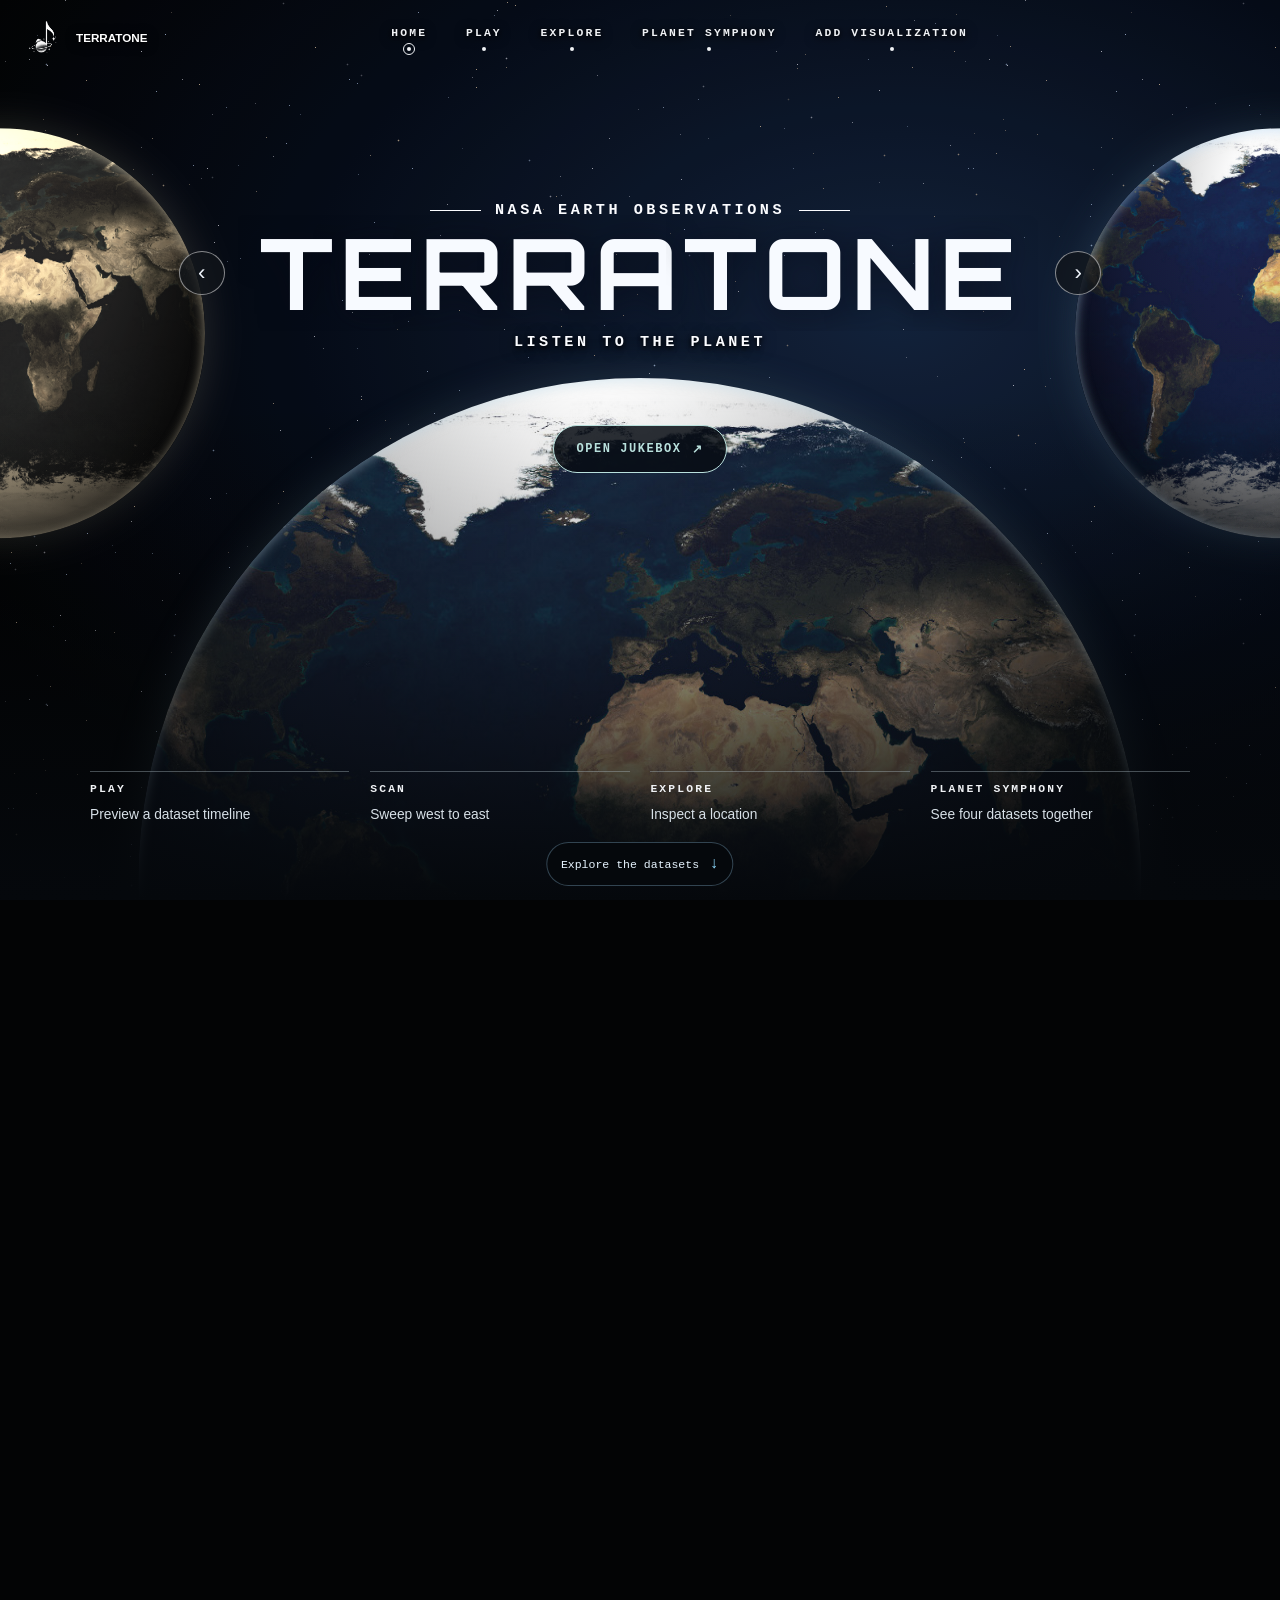
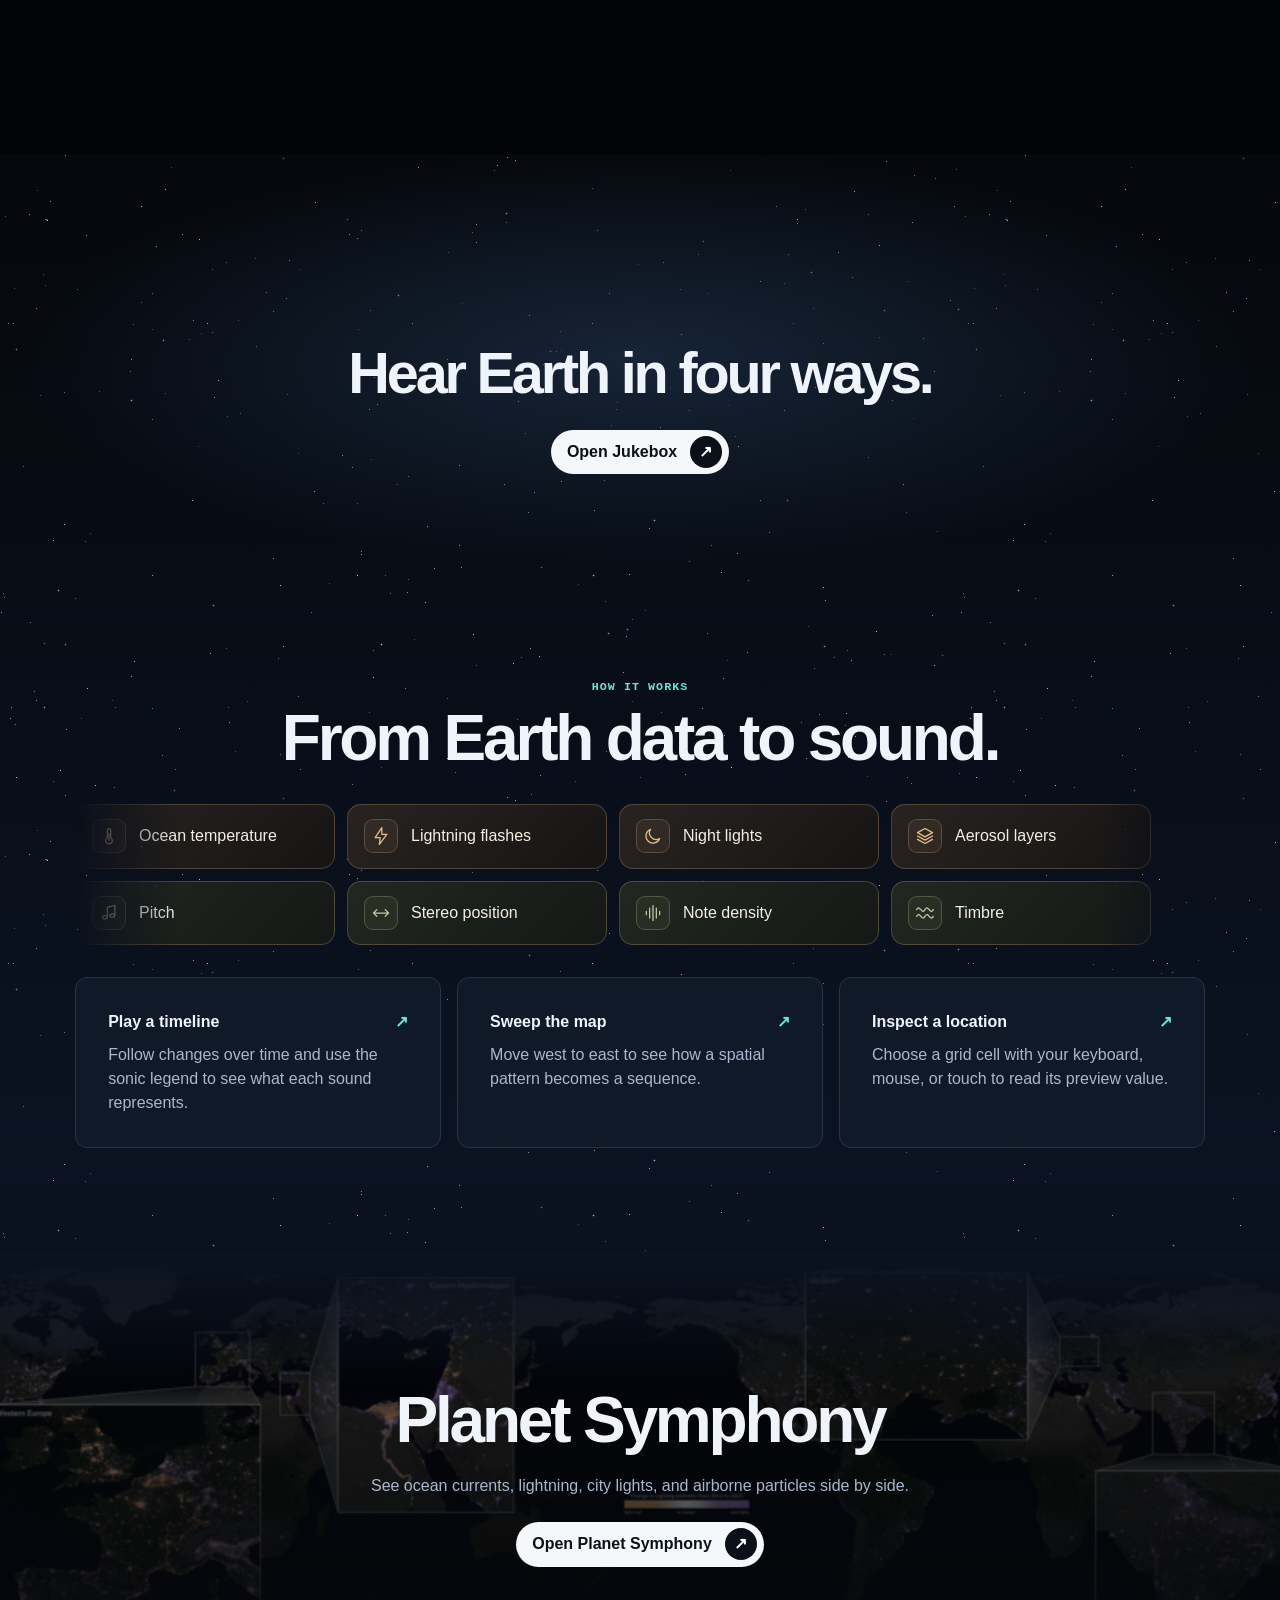
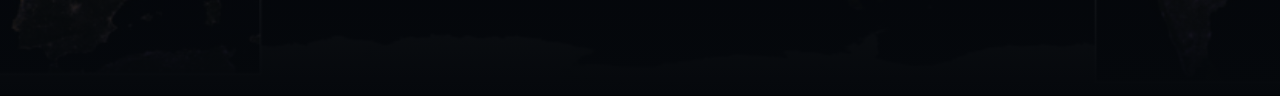
==== commit 6a4e5bfa: "Working version" ====
--- a/index.html
+++ b/index.html
@@ -3,18 +3,19 @@
 <head>
   <meta charset="utf-8">
   <meta name="viewport" content="width=device-width, initial-scale=1">
-  <title>Earth Jukebox</title>
+  <title>Terratone</title>
   <meta name="description" content="Explore NASA Earth visualizations through sound.">
   <link rel="preconnect" href="https://fonts.googleapis.com">
   <link rel="preconnect" href="https://fonts.gstatic.com" crossorigin>
   <link rel="stylesheet" href="https://fonts.googleapis.com/css2?family=Orbitron:wght@700&amp;display=swap">
+  <link rel="icon" type="image/png" href="media/logo.png">
   <link rel="stylesheet" href="css/style.css">
   <script type="module" src="js/main.js"></script>
 </head>
 <body class="home-active">
   <a class="skip" href="#main">Skip to content</a>
   <header class="shell header">
-    <a class="brand" href="#home"><span class="brand-icon" aria-hidden="true"></span><span>EARTH<br>JUKEBOX</span></a>
+    <a class="brand" href="#home"><img class="brand-icon" src="media/logo.png" alt="" width="40" height="40"><span>TERRATONE</span></a>
     <nav id="site-navigation" aria-label="Studio views">
       <a href="#home" aria-current="page">Home</a>
       <a href="#play">Play</a>
@@ -37,13 +38,13 @@
     <p class="hero-kicker">NASA EARTH OBSERVATIONS</p>
     <div class="hero-heading">
       <button class="orbit-arrow" id="previous-feature" aria-label="Previous feature">‹</button>
-      <h1 id="hero-title" class="hero-title"><span>EARTH</span> <span>JUKEBOX</span></h1>
+      <h1 id="hero-title" class="hero-title"><span>TERRA</span><span>TONE</span></h1>
       <button class="orbit-arrow" id="next-feature" aria-label="Next feature">›</button>
     </div>
     <p id="hero-subtitle">Listen to the planet</p>
     <a id="hero-action" class="hero-action" href="#play">Open Jukebox <span aria-hidden="true">↗</span></a>
   </div>
-  <nav class="hero-features" aria-label="Explore Earth Jukebox">
+  <nav class="hero-features" aria-label="Explore Terratone">
     <a href="#play"><strong>Play</strong><span>Preview a dataset timeline</span></a>
     <a href="#scan"><strong>Scan</strong><span>Sweep west to east</span></a>
     <a href="#explore"><strong>Explore</strong><span>Inspect a location</span></a>
@@ -92,6 +93,10 @@
         <div class="explore-toolbar">
           <h2 id="explore-title">Explore by location</h2>
           <label>Dataset <select id="explore-dataset"></select></label>
+          <div class="explore-view" role="group" aria-label="Map view">
+            <button type="button" id="explore-view-globe" aria-pressed="true">Globe</button>
+            <button type="button" id="explore-view-flat" aria-pressed="false">Flat map</button>
+          </div>
         </div>
         <div class="explore-zoom" aria-label="Map zoom">
           <button type="button" data-globe-zoom="in" aria-label="Zoom in">+</button>
@@ -108,7 +113,7 @@
       </div>
       <div class="explore-panels">
         <section><h3>Marked locations</h3><div id="explore-pins"></div></section>
-        <section><h3>Selected location</h3><p id="explore-selection">Choose a point on the globe or from the list.</p></section>
+        <section><h3>Selected location</h3><p id="explore-selection">Choose a point on the globe or from the list.</p><div id="explore-proof-host"></div></section>
       </div>
     </section>
     <div id="jukebox" class="layout" hidden>
@@ -154,15 +159,68 @@
           <button data-mode="scan" aria-pressed="false">Scan</button>
         </div>
       </section>
+      <section id="rocky" hidden aria-label="Rocky">
+        <button id="rocky-chat" type="button" aria-label="Open Rocky chat" aria-controls="rocky-chat-panel" aria-expanded="false">
+          <img class="rocky-mascot" src="media/rocky.png" alt="" width="90" height="90">
+        </button>
+        <p id="rocky-greeting" hidden>Rocky from Erid, reporting for science! Grace taught me about Earth. Your planet makes excellent music for a rock. Tap me to ask a question!</p>
+        <div id="rocky-chat-panel" class="rocky-content" hidden>
+          <div class="rocky-heading">
+            <div class="rocky-identity">
+              <img src="media/rocky.png" alt="" width="38" height="38">
+              <h3 id="rocky-title">Rocky</h3>
+            </div>
+            <div class="rocky-header-actions">
+              <button id="rocky-search" type="button" aria-label="Choose what Rocky explains" aria-expanded="false" aria-controls="rocky-search-options">
+                <svg viewBox="0 0 24 24" aria-hidden="true"><circle cx="10" cy="10" r="6"/><path d="m14.5 14.5 5 5"/></svg>
+              </button>
+            <button id="rocky-close" type="button" aria-label="Close Rocky chat">×</button>
+            </div>
+          </div>
+          <div id="rocky-search-options" hidden>
+            <button id="rocky-tour-start" type="button">Entire page</button>
+            <button id="rocky-section-start" type="button">Section</button>
+          </div>
+          <div id="rocky-section-picker" hidden>
+            <p tabindex="-1">Drag over content, then press Enter. You can also choose a section below.</p>
+            <div id="rocky-section-list"></div>
+          </div>
+          <div id="rocky-tour" hidden>
+            <p class="eyebrow" id="rocky-tour-step"></p>
+            <p id="rocky-tour-copy" role="status"></p>
+            <div class="rocky-tour-actions">
+              <button id="rocky-tour-end" type="button">End tour</button>
+              <button id="rocky-tour-next" type="button">Next stop</button>
+            </div>
+          </div>
+          <p id="rocky-answer" role="status"></p>
+          <form>
+            <label for="rocky-question">Ask a science question</label>
+            <div><input id="rocky-question" required maxlength="280" autocomplete="off" placeholder="Why do the notes change?"><button type="submit">Ask</button></div>
+          </form>
+        </div>
+      </section>
       <aside class="details" aria-label="Dataset information">
         <section class="panel info"><h3>About this dataset</h3><p id="description"></p></section>
-        <section id="readout" class="panel info readout" aria-label="Dataset readout"><h3 id="readout-heading">Live readout</h3><div id="readout-value"></div></section>
-        <section class="panel info">
-          <h3>Sonic legend</h3><div id="legend-scale" hidden><div class="legend-gradient"></div><div class="legend-endpoints"><span>Colder water<br>(lower pitch)</span><span>Warmer water<br>(higher pitch)</span></div></div><ul id="legend"></ul>
-          <button id="legend-button">▷ Play legend</button>
+        <section class="panel info sonic-legend">
+          <h3>Sonic legend</h3><div id="legend-scale" hidden><div class="legend-gradient"></div><div class="legend-endpoints"><span><strong id="legend-low"></strong><br>Lower pitch</span><span><strong id="legend-high"></strong><br>Higher pitch</span></div></div><ul id="legend"></ul>
+          <div class="legend-waveform" aria-hidden="true"><svg viewBox="0 0 640 140" preserveAspectRatio="none" aria-hidden="true"><defs><linearGradient id="legend-wave-colors"></linearGradient></defs><path d="M0,70.0 L8,69.8 L16,69.6 L24,69.4 L32,69.2 L40,69.0 L48,68.8 L56,68.6 L64,68.2 L72,67.6 L80,66.8 L88,65.8 L96,64.3 L104,62.6 L112,60.5 L120,58.1 L128,55.5 L136,52.7 L144,49.9 L152,47.1 L160,44.5 L168,42.1 L176,40.2 L184,38.8 L192,37.9 L200,37.6 L208,38.0 L216,39.0 L224,40.6 L232,42.6 L240,45.0 L248,47.6 L256,50.3 L264,53.0 L272,55.4 L280,57.4 L288,58.9 L296,59.8 L304,60.0 L312,59.6 L320,58.5 L328,56.8 L336,54.5 L344,51.8 L352,48.8 L360,45.7 L368,42.6 L376,39.7 L384,37.2 L392,35.1 L400,33.7 L408,32.9 L416,32.8 L424,33.4 L432,34.7 L440,36.5 L448,38.9 L456,41.7 L464,44.8 L472,47.9 L480,51.1 L488,54.2 L496,57.1 L504,59.6 L512,61.8 L520,63.7 L528,65.1 L536,66.1 L544,66.8 L552,67.3 L560,67.5 L568,67.7 L576,67.7 L584,67.8 L592,67.9 L600,68.1 L608,68.5 L616,68.9 L624,69.3 L632,69.7 L640,70.0 L640,70.0 L632,70.2 L624,70.6 L616,71.3 L608,72.2 L600,73.3 L592,74.6 L584,76.1 L576,77.6 L568,79.2 L560,80.6 L552,81.9 L544,83.0 L536,83.8 L528,84.3 L520,84.4 L512,84.2 L504,83.6 L496,82.8 L488,81.7 L480,80.6 L472,79.5 L464,78.5 L456,77.8 L448,77.5 L440,77.6 L432,78.2 L424,79.5 L416,81.3 L408,83.7 L400,86.6 L392,89.9 L384,93.5 L376,97.2 L368,101.0 L360,104.6 L352,107.9 L344,110.6 L336,112.8 L328,114.3 L320,114.9 L312,114.8 L304,113.9 L296,112.1 L288,109.8 L280,106.8 L272,103.4 L264,99.7 L256,95.9 L248,92.2 L240,88.7 L232,85.5 L224,82.7 L216,80.5 L208,78.9 L200,77.8 L192,77.3 L184,77.3 L176,77.7 L168,78.4 L160,79.3 L152,80.4 L144,81.4 L136,82.3 L128,83.0 L120,83.4 L112,83.4 L104,83.1 L96,82.5 L88,81.6 L80,80.5 L72,79.2 L64,77.7 L56,76.2 L48,74.8 L40,73.5 L32,72.3 L24,71.4 L16,70.7 L8,70.2 L0,70.0 Z"/><path d="M0,70.0 L8,69.9 L16,69.7 L24,69.3 L32,68.8 L40,68.0 L48,67.0 L56,65.7 L64,64.2 L72,62.5 L80,60.7 L88,58.7 L96,56.7 L104,54.8 L112,53.0 L120,51.5 L128,50.3 L136,49.6 L144,49.3 L152,49.4 L160,50.0 L168,50.9 L176,52.3 L184,53.8 L192,55.5 L200,57.2 L208,58.7 L216,60.0 L224,60.9 L232,61.3 L240,61.1 L248,60.2 L256,58.8 L264,56.7 L272,54.0 L280,50.9 L288,47.5 L296,43.8 L304,40.2 L312,36.6 L320,33.4 L328,30.6 L336,28.4 L344,26.9 L352,26.2 L360,26.3 L368,27.2 L376,28.8 L384,31.1 L392,33.9 L400,37.2 L408,40.8 L416,44.5 L424,48.1 L432,51.6 L440,54.8 L448,57.7 L456,60.0 L464,61.8 L472,63.2 L480,64.0 L488,64.4 L496,64.4 L504,64.1 L512,63.7 L520,63.1 L528,62.6 L536,62.2 L544,61.9 L552,61.9 L560,62.1 L568,62.6 L576,63.2 L584,64.1 L592,65.1 L600,66.2 L608,67.2 L616,68.2 L624,69.0 L632,69.7 L640,70.0 L640,70.0 L632,70.1 L624,70.2 L616,70.4 L608,70.7 L600,71.1 L592,71.7 L584,72.5 L576,73.5 L568,74.9 L560,76.5 L552,78.4 L544,80.5 L536,82.8 L528,85.2 L520,87.5 L512,89.8 L504,91.8 L496,93.5 L488,94.9 L480,95.7 L472,96.0 L464,95.8 L456,95.1 L448,93.8 L440,92.2 L432,90.3 L424,88.2 L416,86.0 L408,83.9 L400,82.1 L392,80.7 L384,79.8 L376,79.5 L368,79.8 L360,80.8 L352,82.4 L344,84.6 L336,87.4 L328,90.5 L320,93.9 L312,97.4 L304,100.8 L296,104.0 L288,106.8 L280,109.0 L272,110.6 L264,111.4 L256,111.5 L248,110.9 L240,109.5 L232,107.4 L224,104.8 L216,101.8 L208,98.4 L200,94.9 L192,91.4 L184,88.0 L176,84.8 L168,82.0 L160,79.6 L152,77.7 L144,76.2 L136,75.2 L128,74.5 L120,74.2 L112,74.2 L104,74.3 L96,74.5 L88,74.7 L80,74.8 L72,74.9 L64,74.7 L56,74.4 L48,73.9 L40,73.2 L32,72.5 L24,71.7 L16,71.0 L8,70.3 L0,70.0 Z"/><path d="M0,70.0 L8,69.7 L16,69.1 L24,68.3 L32,67.3 L40,66.1 L48,64.9 L56,63.7 L64,62.6 L72,61.6 L80,60.9 L88,60.3 L96,60.1 L104,60.1 L112,60.4 L120,60.9 L128,61.6 L136,62.3 L144,63.0 L152,63.5 L160,63.8 L168,63.7 L176,63.2 L184,62.2 L192,60.7 L200,58.6 L208,56.0 L216,53.0 L224,49.6 L232,45.9 L240,42.2 L248,38.5 L256,35.0 L264,31.8 L272,29.2 L280,27.2 L288,26.0 L296,25.5 L304,25.8 L312,27.0 L320,28.9 L328,31.4 L336,34.4 L344,37.9 L352,41.6 L360,45.3 L368,48.9 L376,52.3 L384,55.3 L392,57.7 L400,59.6 L408,60.9 L416,61.6 L424,61.6 L432,61.2 L440,60.3 L448,59.1 L456,57.7 L464,56.2 L472,54.8 L480,53.5 L488,52.5 L496,51.9 L504,51.6 L512,51.8 L520,52.4 L528,53.4 L536,54.7 L544,56.2 L552,58.0 L560,59.8 L568,61.6 L576,63.3 L584,64.9 L592,66.3 L600,67.5 L608,68.4 L616,69.1 L624,69.6 L632,69.9 L640,70.0 L640,70.0 L632,70.3 L624,70.7 L616,71.1 L608,71.5 L600,71.7 L592,71.9 L584,72.1 L576,72.1 L568,72.2 L560,72.4 L552,72.7 L544,73.3 L536,74.1 L528,75.3 L520,76.8 L512,78.7 L504,81.0 L496,83.7 L488,86.6 L480,89.7 L472,92.9 L464,96.0 L456,98.9 L448,101.6 L440,103.8 L432,105.4 L424,106.5 L416,106.8 L408,106.5 L400,105.5 L392,103.8 L384,101.6 L376,99.0 L368,96.0 L360,92.9 L352,89.9 L344,87.0 L336,84.5 L328,82.5 L320,81.0 L312,80.1 L304,80.0 L296,80.5 L288,81.7 L280,83.5 L272,85.7 L264,88.2 L256,90.9 L248,93.7 L240,96.3 L232,98.6 L224,100.5 L216,101.9 L208,102.7 L200,102.9 L192,102.4 L184,101.3 L176,99.7 L168,97.6 L160,95.1 L152,92.4 L144,89.5 L136,86.6 L128,83.9 L120,81.3 L112,79.0 L104,76.9 L96,75.3 L88,74.0 L80,73.0 L72,72.2 L64,71.7 L56,71.4 L48,71.2 L40,71.0 L32,70.9 L24,70.7 L16,70.4 L8,70.2 L0,70.0 Z"/><path d="M0,70.0 L8,69.7 L16,69.2 L24,68.6 L32,68.1 L40,67.6 L48,67.3 L56,67.1 L64,67.0 L72,67.0 L80,67.0 L88,67.0 L96,66.9 L104,66.6 L112,66.0 L120,65.1 L128,63.9 L136,62.2 L144,60.1 L152,57.6 L160,54.7 L168,51.6 L176,48.3 L184,45.0 L192,41.7 L200,38.7 L208,36.0 L216,33.8 L224,32.2 L232,31.2 L240,31.0 L248,31.5 L256,32.7 L264,34.5 L272,37.0 L280,39.8 L288,42.9 L296,46.2 L304,49.4 L312,52.4 L320,55.1 L328,57.3 L336,58.9 L344,59.9 L352,60.2 L360,59.8 L368,58.7 L376,57.2 L384,55.1 L392,52.8 L400,50.3 L408,47.8 L416,45.5 L424,43.4 L432,41.7 L440,40.6 L448,40.0 L456,40.0 L464,40.6 L472,41.7 L480,43.4 L488,45.4 L496,47.8 L504,50.4 L512,53.0 L520,55.7 L528,58.2 L536,60.6 L544,62.6 L552,64.4 L560,65.8 L568,67.0 L576,67.8 L584,68.4 L592,68.8 L600,69.1 L608,69.3 L616,69.5 L624,69.7 L632,69.9 L640,70.0 L640,70.0 L632,70.3 L624,71.0 L616,71.8 L608,72.8 L600,73.8 L592,74.8 L584,75.8 L576,76.6 L568,77.2 L560,77.6 L552,77.7 L544,77.6 L536,77.3 L528,76.9 L520,76.4 L512,75.9 L504,75.6 L496,75.4 L488,75.6 L480,76.1 L472,77.2 L464,78.7 L456,80.7 L448,83.2 L440,86.2 L432,89.5 L424,93.0 L416,96.7 L408,100.4 L400,103.9 L392,107.0 L384,109.6 L376,111.7 L368,113.0 L360,113.6 L352,113.4 L344,112.4 L336,110.7 L328,108.3 L320,105.3 L312,102.0 L304,98.4 L296,94.7 L288,91.2 L280,87.8 L272,84.9 L264,82.5 L256,80.7 L248,79.4 L240,78.9 L232,78.9 L224,79.5 L216,80.6 L208,82.1 L200,83.7 L192,85.5 L184,87.2 L176,88.7 L168,89.9 L160,90.8 L152,91.3 L144,91.3 L136,90.8 L128,89.9 L120,88.6 L112,87.0 L104,85.1 L96,83.1 L88,81.1 L80,79.1 L72,77.2 L64,75.5 L56,74.0 L48,72.8 L40,71.9 L32,71.1 L24,70.6 L16,70.3 L8,70.1 L0,70.0 Z"/></svg></div>
+          <button id="legend-button" type="button" aria-describedby="legend-voice-status">Play legend</button>
+          <label class="legend-language">Narration language
+            <select id="legend-language">
+              <option value="en-IN">English</option><option value="hi-IN">हिन्दी · Hindi</option>
+              <option value="bn-IN">বাংলা · Bengali</option><option value="gu-IN">ગુજરાતી · Gujarati</option>
+              <option value="kn-IN">ಕನ್ನಡ · Kannada</option><option value="ml-IN">മലയാളം · Malayalam</option>
+              <option value="mr-IN">मराठी · Marathi</option><option value="od-IN">ଓଡ଼ିଆ · Odia</option>
+              <option value="pa-IN">ਪੰਜਾਬੀ · Punjabi</option><option value="ta-IN">தமிழ் · Tamil</option>
+              <option value="te-IN">తెలుగు · Telugu</option>
+            </select>
+          </label>
+          <p id="legend-voice-status" role="status"></p>
           <label class="legend-first"><input id="legend-first" type="checkbox" checked> Hear the legend before playback</label>
         </section>
-        <section class="panel info">
+        <section id="readout" class="panel info readout" aria-label="Dataset readout"><h3 id="readout-heading">Live readout</h3><div id="readout-measurements"><div id="readout-value"></div><ol id="readout-timeline" aria-label="Recent readings"></ol></div><div id="legend-transcript" hidden><p class="eyebrow">Sonic legend narration</p><p id="legend-transcript-status" role="status"></p><ol aria-label="Narration transcript" aria-live="polite"></ol></div></section>
+        <section class="panel info mapping-notes">
           <h3>How we mapped it</h3><p id="mapping"></p>
           <a id="source">NASA visualization ↗</a>
         </section>
--- a/css/style.css
+++ b/css/style.css
@@ -112,7 +112,7 @@
 /* Landing and shared navigation */
 .header { position: relative; z-index: 3; min-height: 76px; }
 .header .brand { text-decoration: none; color: #fff; font: 800 .73rem/1.04 "Segoe UI", sans-serif; }
-.header .brand-icon { width: 40px; height: 40px; background: #f7fafb; border: 0; }
+.header .brand-icon { width: 40px; height: 40px; object-fit: contain; background: transparent; border: 0; border-radius: 0; }
 .header nav { gap: clamp(.35rem, 2.4vw, 2.1rem); }
 .header nav a, .hero-features strong { color: #f0f2f5; text-decoration: none; text-transform: uppercase; font: 600 .71rem/1.35 var(--mono); letter-spacing: .19em; }
 .header nav a:hover { color: var(--accent); }
@@ -529,7 +529,7 @@
 .play-console .details {
   grid-area: notes;
   grid-template-columns: minmax(0, 1fr) minmax(0, 1.12fr) minmax(0, 1fr);
-  grid-template-areas: "legend mapping readout";
+  grid-template-areas: "legend readout mapping";
   gap: .85rem;
 }
 .play-console #jukebox .details > .info {
@@ -544,14 +544,14 @@
 @media (max-width: 700px) {
   .play-console .details {
     grid-template-columns: minmax(0, 1fr);
-    grid-template-areas: "legend" "mapping" "readout";
+    grid-template-areas: "legend" "readout" "mapping";
   }
   .play-console #jukebox .details > .info { min-height: 0; }
 }
 .play-console .details > :first-child { display: none; }
 .play-console #jukebox .readout { grid-area: readout; order: 0; }
-.play-console .details > :nth-child(3) { grid-area: legend; }
-.play-console .details > :nth-child(4) { grid-area: mapping; }
+.play-console .details > .sonic-legend { grid-area: legend; }
+.play-console .details > .mapping-notes { grid-area: mapping; }
 .play-console .measurement { color: #b8e2eb; font-size: clamp(1.45rem, 3vw, 2.6rem); }
 @media (max-width: 900px) {
   .play-console #jukebox {
@@ -626,7 +626,7 @@
   .play-console .details > .note-visible {
     animation: play-note-arrive .68s ease-out both;
   }
-  .play-console .details > :nth-child(4).note-visible { animation-delay: 90ms; }
+  .play-console .details > .mapping-notes.note-visible { animation-delay: 90ms; }
   .play-console .details > :not(:first-child)::after {
     content: "";
     position: absolute;
@@ -758,10 +758,10 @@
 }
 .play-console #play-btn::before { content: ""; position: absolute; inset: 50% auto auto 53%; transform: translate(-50%, -50%); border-block: 10px solid transparent; border-left: 15px solid #101114; }
 .play-console #play-btn[data-playing="true"]::before { width: 13px; height: 18px; inset-inline-start: 50%; border-block: 0; border-inline: 4px solid #101114; }
-.play-console .details { grid-template-columns: minmax(0, 2fr) minmax(0, 3fr); grid-template-areas: "legend mapping" "readout readout"; gap: 1rem; }
+.play-console .details { grid-template-columns: minmax(0, 2fr) minmax(0, 3fr); grid-template-areas: "legend readout" "mapping mapping"; gap: 1rem; }
 .play-console #jukebox .details > .info { border: 0; border-radius: 0; min-height: 0; background: transparent; box-shadow: none; padding: 0 .7rem; }
-.play-console #jukebox .details > :nth-child(4) { border-left: 1px solid #56585d; padding-left: clamp(1rem, 3vw, 3rem); }
-.play-console #jukebox .readout { border-top: 1px solid var(--console-edge); padding-block: 1rem; }
+.play-console #jukebox .details > .readout { border-left: 1px solid #56585d; padding-left: clamp(1rem, 3vw, 3rem); }
+.play-console #jukebox .mapping-notes { border-top: 1px solid var(--console-edge); padding-block: 1rem; }
 .play-console .details h3 { font-size: clamp(1.15rem, 1.7vw, 1.55rem); }
 .play-console .details p { font-size: .97rem; }
 #legend-scale { display: none; }
@@ -775,8 +775,8 @@
   .play-console .datasets button { grid-template-columns: 2ch 68px minmax(0, 1fr) auto; }
 }
 @media (max-width: 550px) {
-  .play-console .details { grid-template-columns: minmax(0, 1fr); grid-template-areas: "legend" "mapping" "readout"; }
-  .play-console #jukebox .details > :nth-child(4) { border-left: 0; padding-left: .7rem; }
+  .play-console .details { grid-template-columns: minmax(0, 1fr); grid-template-areas: "legend" "readout" "mapping"; }
+  .play-console #jukebox .details > .readout { border-left: 0; padding-left: .7rem; }
   .play-console .transport { flex-basis: 100%; }
 }
 
@@ -793,12 +793,13 @@
 .add-heading h1 { font-size: clamp(1.75rem, 3.2vw, 3.25rem); line-height: 1.1; letter-spacing: -.045em; margin-top: .35rem; }
 .add-heading > p { border-left: 1px solid #56585d; padding-left: 1rem; color: var(--muted); }
 .add-layout { align-items: start; }
-.add-layout .panel { border: 0; background: transparent; }
+.add-layout #steps { border: 0; background: transparent; }
 .add-layout h2 { font-size: clamp(1.1rem, 1.75vw, 1.6rem); margin-bottom: .8rem; }
 .add-layout .stage { min-height: 0; background: #080a0e; border: 0; border-radius: 3px; }
 .add-layout .pick-on { outline: 2px solid var(--focus); outline-offset: -2px; cursor: crosshair; }
-.add-layout fieldset { min-width: 0; margin: 0 0 1rem; padding: .7rem 0 1rem; border: 0; border-bottom: 1px solid #30353c; }
-.add-layout legend { font-weight: 600; }
+.add-layout fieldset { min-width: 0; margin: 0 0 1rem; }
+.add-layout fieldset:last-child { margin-bottom: 0; }
+.add-layout legend { padding-inline: .4rem; font-weight: 600; }
 .add-layout .fields { display: grid; grid-template-columns: repeat(2, minmax(0, 1fr)); gap: .65rem; }
 .add-layout .fields label { display: grid; gap: .25rem; font-size: .85rem; min-width: 0; }
 .add-layout .fields label:has(input[type="file"], input[type="url"], select) { grid-column: 1 / -1; }
@@ -886,6 +887,9 @@
 .explore-panels section { min-width: 0; padding: 1rem; background: #101216; border: 1px solid #30353c; border-radius: 14px; }
 .explore-panels h3 { margin-bottom: .7rem; }
 #explore-pins { display: flex; flex-wrap: wrap; gap: .45rem; }
+.explore-view { display: inline-flex; gap: .35rem; }
+.explore-view button { background: #17191d; border-color: #363a41; }
+.explore-view button[aria-pressed="true"] { border-color: #ffc784; color: #ffc784; }
 #explore-pins button { text-align: left; font-size: .85rem; }
 #explore-pins button:hover { border-color: #ffc784; }
 @media (max-width: 650px) {
@@ -904,3 +908,375 @@
   68% { opacity: 1; clip-path: inset(-10% -5% -10%); }
   to { opacity: 1; clip-path: inset(-10% -5% -10%); transform: translateY(0); }
 }
+
+.play-console #readout-value { font-variant-numeric: tabular-nums; }
+
+/* Dataset information cards share the charcoal player surfaces. */
+.add-layout > [aria-labelledby="preview-heading"],
+.add-layout fieldset,
+.play-console #jukebox .details > :is(.sonic-legend, .readout, .mapping-notes) {
+  padding: clamp(1rem, 2.2vw, 1.7rem);
+  border: 1px solid #30353c;
+  border-radius: 15px;
+  background: radial-gradient(ellipse at top right, #ffffff07, transparent 65%), #101215;
+  box-shadow: inset 0 1px #ffffff08, 0 8px 24px #0003;
+}
+.play-console .legend-gradient {
+  position: relative;
+  overflow: hidden;
+  border-radius: 4px;
+}
+.play-console .legend-gradient::after {
+  content: "";
+  position: absolute;
+  inset: 0;
+  background: linear-gradient(105deg, transparent 36%, #fff9 50%, transparent 64%);
+  transform: translateX(-100%);
+  pointer-events: none;
+}
+.play-console .sonic-legend:has(li.speaking) { border-color: color-mix(in srgb, var(--accent) 45%, #30353c); }
+@media (prefers-reduced-motion: no-preference) {
+  .play-console .sonic-legend.note-visible .legend-gradient::after {
+    animation: legend-sweep 1.25s ease-out both;
+  }
+  .play-console .sonic-legend:has(li.speaking) .legend-gradient::after {
+    animation: legend-sweep 1.8s ease-in-out infinite;
+  }
+  .play-console .sonic-legend li.speaking {
+    animation: legend-sample-in .35s ease-out both;
+  }
+}
+@keyframes legend-sweep {
+  from { transform: translateX(-100%); }
+  to { transform: translateX(100%); }
+}
+@keyframes legend-sample-in {
+  from { transform: translateX(-4px); }
+  to { transform: translateX(0); }
+}
+
+.play-console #jukebox .legend-waveform {
+  position: relative;
+  display: grid;
+  place-items: center;
+  width: 100%;
+  min-height: clamp(95px, 13vw, 150px);
+  overflow: hidden;
+  padding: 0;
+  border: 1px solid #30353c;
+  border-radius: 10px;
+  background: #08090c;
+}
+.legend-waveform svg { position: absolute; inset: 0; width: 100%; height: 100%; pointer-events: none; }
+.legend-waveform path {
+  fill: url("#legend-wave-colors");
+  stroke: url("#legend-wave-colors");
+  fill-opacity: .13;
+  stroke-opacity: .63;
+  stroke-width: 1.45;
+  transform-origin: center;
+  filter: drop-shadow(0 0 3px var(--accent));
+}
+.legend-waveform path { transform: scaleY(.02); }
+.legend-waveform::before {
+  content: "";
+  position: absolute;
+  inset: 50% 0 auto;
+  height: 1px;
+  background: var(--accent);
+  box-shadow: 0 0 6px var(--accent);
+  opacity: .65;
+}
+.sonic-legend:is([data-playing="true"], :has(li.speaking)) .legend-waveform path {
+  transform: scaleY(1);
+}
+@media (prefers-reduced-motion: no-preference) {
+  .legend-waveform path { transition: transform .25s ease-out; }
+  .sonic-legend:is([data-playing="true"], :has(li.speaking)) .legend-waveform path {
+    animation: legend-wave-playing 1.35s ease-in-out infinite alternate;
+  }
+  .legend-waveform path:nth-of-type(2n) { animation-delay: -.45s; }
+  .legend-waveform path:nth-of-type(3) { animation-delay: -.8s; }
+}
+@keyframes legend-wave-playing {
+  from { transform: scaleY(.56); fill-opacity: .12; }
+  to { transform: scaleY(1.23); fill-opacity: .27; }
+}
+
+#readout-timeline:not(:empty) {
+  display: grid;
+  grid-template-columns: repeat(5, minmax(0, 1fr));
+  position: relative;
+  margin: .85rem 0 0;
+  padding: 0;
+  min-height: 13rem;
+  list-style: none;
+  gap: .35rem;
+}
+#readout-timeline:not(:empty)::before {
+  content: "";
+  position: absolute;
+  inset: 50% 0 auto;
+  height: 1px;
+  background: #566069;
+}
+#readout-timeline li {
+  position: relative;
+  min-width: 0;
+  padding: 0;
+  border: 0;
+  font-size: .73rem;
+  text-align: center;
+}
+#readout-timeline li::before {
+  content: "";
+  position: absolute;
+  z-index: 1;
+  top: 50%;
+  left: 50%;
+  transform: translate(-50%, -50%);
+  width: 8px;
+  height: 8px;
+  border-radius: 50%;
+  background: var(--accent);
+}
+#readout-timeline li:last-child::before { box-shadow: 0 0 10px var(--accent); }
+.readout-event {
+  position: absolute;
+  inset: auto 0 calc(50% + 12px);
+  overflow-wrap: anywhere;
+}
+#readout-timeline li:nth-child(even) .readout-event { inset: calc(50% + 12px) 0 auto; }
+.readout-event::after {
+  content: "";
+  position: absolute;
+  left: 50%;
+  top: 100%;
+  height: 12px;
+  width: 1px;
+  background: #566069;
+}
+#readout-timeline li:nth-child(even) .readout-event::after { top: auto; bottom: 100%; }
+.readout-event strong { font: .74rem var(--mono); color: var(--accent); margin-bottom: .25rem; }
+@media (prefers-reduced-motion: no-preference) {
+  #readout-timeline li { animation: reading-arrive .38s ease-out both; }
+}
+@keyframes reading-arrive { from { opacity: 0; transform: translateY(5px); } }
+@media (max-width: 600px) {
+  #readout-timeline:not(:empty) { grid-template-columns: repeat(3, minmax(0, 1fr)); }
+  #readout-timeline li:nth-last-child(n + 4) { display: none; }
+}
+
+#rocky {
+  position: fixed;
+  z-index: 7;
+  right: max(1rem, env(safe-area-inset-right));
+  bottom: max(1rem, env(safe-area-inset-bottom));
+  display: grid;
+  justify-items: center;
+  gap: .35rem;
+  width: 94px;
+  pointer-events: none;
+}
+#rocky button, #rocky-chat-panel { pointer-events: auto; }
+#rocky-chat-panel {
+  position: absolute;
+  bottom: calc(100% + .65rem);
+  right: 0;
+  width: min(310px, calc(100vw - 2rem));
+  max-height: min(275px, calc(100svh - 10rem));
+  overflow: auto;
+  padding: .85rem;
+  font-size: .88rem;
+  background: radial-gradient(ellipse at 0 0, #30241d, transparent 70%), #141518;
+  border: 1px solid #4e4237;
+  border-radius: 16px;
+  box-shadow: 0 12px 42px #0009;
+}
+.rocky-heading { display: flex; justify-content: space-between; align-items: center; }
+.rocky-heading button { min-width: 44px; padding: 0; border: 0; border-radius: 100%; background: transparent; font-size: 1.25rem; }
+#rocky-chat { padding: 0; border: 0; background: transparent; }
+.rocky-mascot { display: block; position: relative; width: 90px; height: 90px; object-fit: contain; margin-inline: auto; }
+.rocky-content { display: grid; gap: .55rem; min-width: 0; }
+.rocky-content p, .rocky-content small { color: var(--muted); overflow-wrap: anywhere; }
+.rocky-content form { display: grid; gap: .4rem; }
+.rocky-content form > div { display: flex; gap: .45rem; }
+.rocky-content input { flex: 1; min-width: 0; padding: .45rem; background: #0b0d10; border: 1px solid #55515c; border-radius: 7px; color: inherit; font: inherit; }
+.rocky-content button { background: #29211d; border-color: #82664c; }
+@media (prefers-reduced-motion: no-preference) {
+  .rocky-mascot.thinking { animation: rocky-think .7s ease-in-out 4 alternate; }
+  @keyframes rocky-think { to { transform: rotate(13deg) scale(.9); } }
+}
+
+@media (prefers-reduced-motion: no-preference) {
+  #rocky-chat-panel { animation: rocky-pop .23s ease-out; }
+  .rocky-mascot { animation: rocky-idle .95s ease-in-out 3 alternate; }
+  @keyframes rocky-pop { from { opacity: 0; transform: translateY(8px) scale(.97); } }
+  @keyframes rocky-idle { to { transform: translateY(-4px) rotate(3deg); } }
+}
+
+#rocky-chat-panel [role="status"]:empty { display: none; }
+
+.rocky-identity { display: flex; align-items: center; gap: .65rem; }
+.rocky-identity img { object-fit: contain; border-radius: 10px; background: #d7a87a18; }
+#rocky .rocky-heading { padding-bottom: .55rem; border-bottom: 1px solid #c69d752b; }
+#rocky #rocky-close { background: transparent; color: var(--muted); }
+#rocky #rocky-close:hover { background: #ffffff12; color: var(--text); }
+#rocky-chat-panel [role="status"]:not(:empty) {
+  border-left: 2px solid #b89069;
+  background: #ffffff08;
+  border-radius: 0 8px 8px 0;
+  padding: .55rem .65rem;
+  color: var(--text);
+}
+#rocky form { margin-top: .3rem; }
+#rocky input:focus-visible { outline-color: #efc79f; }
+#rocky button[type="submit"] { background: #e6bd96; border-color: transparent; color: #221710; font-weight: 700; }
+#rocky button[type="submit"]:hover { background: #f5d1ad; }
+#rocky button[type="submit"]:disabled { opacity: .55; }
+
+#rocky-greeting {
+  position: absolute;
+  right: 0;
+  bottom: calc(100% + .6rem);
+  width: min(255px, calc(100vw - 2rem));
+  padding: .65rem .8rem;
+  border: 1px solid #745b48;
+  border-radius: 12px 12px 3px 12px;
+  background: #1c1816;
+  color: #f2dcc6;
+  font-size: .85rem;
+  box-shadow: 0 8px 24px #0008;
+}
+@media (prefers-reduced-motion: no-preference) {
+  #rocky-greeting { animation: rocky-pop .23s ease-out; }
+}
+
+@media (prefers-reduced-motion: no-preference) {
+  #rocky-chat:hover .rocky-mascot,
+  #rocky-chat:focus-visible .rocky-mascot {
+    animation: rocky-hover-dance .65s cubic-bezier(.3,.7,.35,1) both;
+  }
+}
+@keyframes rocky-hover-dance {
+  0%, 100% { transform: translateY(0) rotate(0); }
+  24% { transform: translateY(-16px) rotate(-12deg); }
+  50% { transform: translateY(0) rotate(7deg) scale(1.07, .94); }
+  73% { transform: translateY(-8px) rotate(10deg); }
+}
+
+#rocky { right: max(var(--rocky-side, 1rem), env(safe-area-inset-right)); bottom: max(var(--rocky-lift, 1rem), env(safe-area-inset-bottom)); }
+#rocky:has(#rocky-tour:not([hidden])) #rocky-chat-panel {
+  right: calc(-1 * var(--rocky-card-nudge, 0px));
+  top: auto;
+  bottom: min(calc(100% + .65rem), max(0px, calc(100svh - var(--rocky-lift) - 19rem)));
+}
+#rocky-tour { display: grid; gap: .55rem; }
+.rocky-tour-actions { display: flex; flex-wrap: wrap; justify-content: space-between; gap: .35rem; }
+#rocky-tour-next { background: #e6bd96; color: #221710; font-weight: 700; }
+.rocky-tour-target { outline: 2px solid #cfa780; outline-offset: 4px; }
+
+.rocky-header-actions, #rocky-search-options, #rocky-section-list { display: flex; flex-wrap: wrap; gap: .3rem; }
+#rocky #rocky-search { display: grid; place-items: center; background: transparent; color: var(--muted); }
+#rocky #rocky-search:is(:hover, [aria-expanded="true"]) { background: #ffffff12; color: var(--text); }
+#rocky-search svg { width: 19px; height: 19px; fill: none; stroke: currentColor; stroke-width: 1.7; stroke-linecap: round; }
+#rocky-section-picker > p { margin-bottom: .4rem; }
+#rocky-search-options button, #rocky-section-list button { font-size: .78rem; }
+
+body.rocky-picking, body.rocky-picking #jukebox :not(#rocky, #rocky *) {
+  cursor: zoom-in;
+  user-select: none;
+}
+.rocky-selection-box {
+  position: fixed;
+  z-index: 6;
+  pointer-events: none;
+  border: 1px solid #f4c498;
+  background: #f4c49825;
+  box-shadow: 0 0 14px #f4c49840;
+}
+
+.legend-language { display: flex; align-items: center; flex-wrap: wrap; gap: .5rem; margin-top: .75rem; font-size: .85rem; }
+.legend-language select { font: inherit; color: inherit; background: #14171b; border: 1px solid #454a52; border-radius: 6px; padding: .5rem; }
+#legend-voice-status:not(:empty) { margin-top: .45rem; }
+
+.play-console #legend-button { margin-top: .7rem; padding-inline: 1rem; border-color: #53646a; }
+.play-console #legend-button:hover { background: #233034; border-color: var(--accent); }
+
+.add-page {
+  --accent: #eee8dc;
+  background: url("../media/starfield.png") center / 960px 640px repeat,
+    radial-gradient(ellipse at 50% 15%, #151617, #0c0d0f 80%);
+}
+.add-page .header nav a::after { display: none; }
+.add-page .header nav a[aria-current="page"] { border-bottom: 2px solid var(--accent); }
+.add-heading { grid-template-columns: minmax(0, 1fr) auto; padding: .6rem 0 1.7rem; }
+.add-heading h1 { margin: .55rem 0 .35rem; }
+.add-heading .eyebrow { color: #c8c3bb; }
+.add-actions { display: flex; align-items: center; gap: clamp(.6rem, 2vw, 1.8rem); flex-wrap: wrap; }
+.add-actions a { padding-inline-start: 1rem; border-left: 1px solid #545454; }
+.add-heading #status-0 { grid-column: 1 / -1; }
+.add-heading #status-0:empty { display: none; }
+.add-progress {
+  display: grid; grid-template-columns: repeat(5, minmax(0, 1fr));
+  padding: 0; margin: .2rem 0 2.4rem; list-style: none; text-align: center;
+}
+.add-progress li { position: relative; display: grid; justify-items: center; gap: .45rem; font-size: clamp(.65rem, 1.1vw, 1rem); }
+.add-progress li:not(:last-child)::after {
+  content: ""; position: absolute; top: 19px; height: 1px;
+  left: calc(50% + 25px); width: calc(100% - 50px); background: #666;
+}
+.add-step-number { width: 39px; height: 39px; display: grid; place-items: center; border-radius: 50%; border: 1px solid #888; font-weight: 700; }
+.add-progress :is(.complete, [aria-current="step"]) .add-step-number { background: #eee8dc; color: #141414; border-color: #eee8dc; }
+.add-progress [aria-current="step"] { font-weight: 700; }
+.add-layout { align-items: stretch; gap: clamp(.85rem, 1.5vw, 1.45rem); }
+.add-layout #steps, .add-layout > [aria-labelledby="preview-heading"] {
+  padding: clamp(1rem, 1.6vw, 1.55rem); border: 1px solid #505051;
+  border-radius: 13px; background: #151617;
+}
+.add-layout #steps { display: flex; flex-direction: column; }
+.add-layout fieldset { background: none; border: 0; padding: 0; margin: 0 0 1rem; box-shadow: none; }
+.add-layout .fields { gap: 1rem; }
+.add-layout .fields label { font-size: .92rem; font-weight: 600; }
+.add-layout .fields input { min-height: 42px; background: #151617; border-color: #565657; }
+.add-step-actions { display: flex; justify-content: space-between; gap: .7rem; padding-top: 1.1rem; border-top: 1px solid #515151; margin-top: auto; }
+#step-back { padding-inline: .15rem; background: transparent; border: 0; text-decoration: underline; }
+#step-next { margin-left: auto; min-width: min(145px, 100%); background: #eee8dc; border-color: transparent; color: #151515; font-weight: 700; }
+#preview-filename { padding: .65rem .85rem; background: #191a1b; overflow-wrap: anywhere; }
+@media (max-width: 850px) {
+  .add-heading { grid-template-columns: minmax(0, 1fr); }
+}
+
+#legend-transcript { margin-top: 1rem; }
+.play-console #legend-transcript ol {
+  max-height: min(19rem, 45vh);
+  overflow-y: auto;
+  list-style: none;
+  padding: .5rem .6rem .75rem 0;
+  margin: 0;
+}
+.play-console #legend-transcript li {
+  margin-block: .8rem;
+  color: var(--muted);
+  font-size: clamp(1.15rem, 2.2vw, 1.85rem);
+  line-height: 1.35;
+  font-weight: 700;
+}
+.play-console #legend-transcript li[aria-current="true"] { color: var(--text); }
+@media (prefers-reduced-motion: no-preference) {
+  #legend-transcript li[aria-current="true"] { animation: reading-arrive .34s ease-out both; }
+}
+
+#symphony-controls .primary {
+  background: #14171b;
+  color: #f5f5f5;
+  border-color: #45484d;
+}
+#symphony-controls .primary:hover:not(:disabled) {
+  background: #f5f5f5;
+  color: #111214;
+  border-color: #f5f5f5;
+}
+
+#legend-transcript:not([hidden]) { border-top: 1px solid #30353c; padding-top: .9rem; }
+#legend-transcript-status:empty { display: none; }
